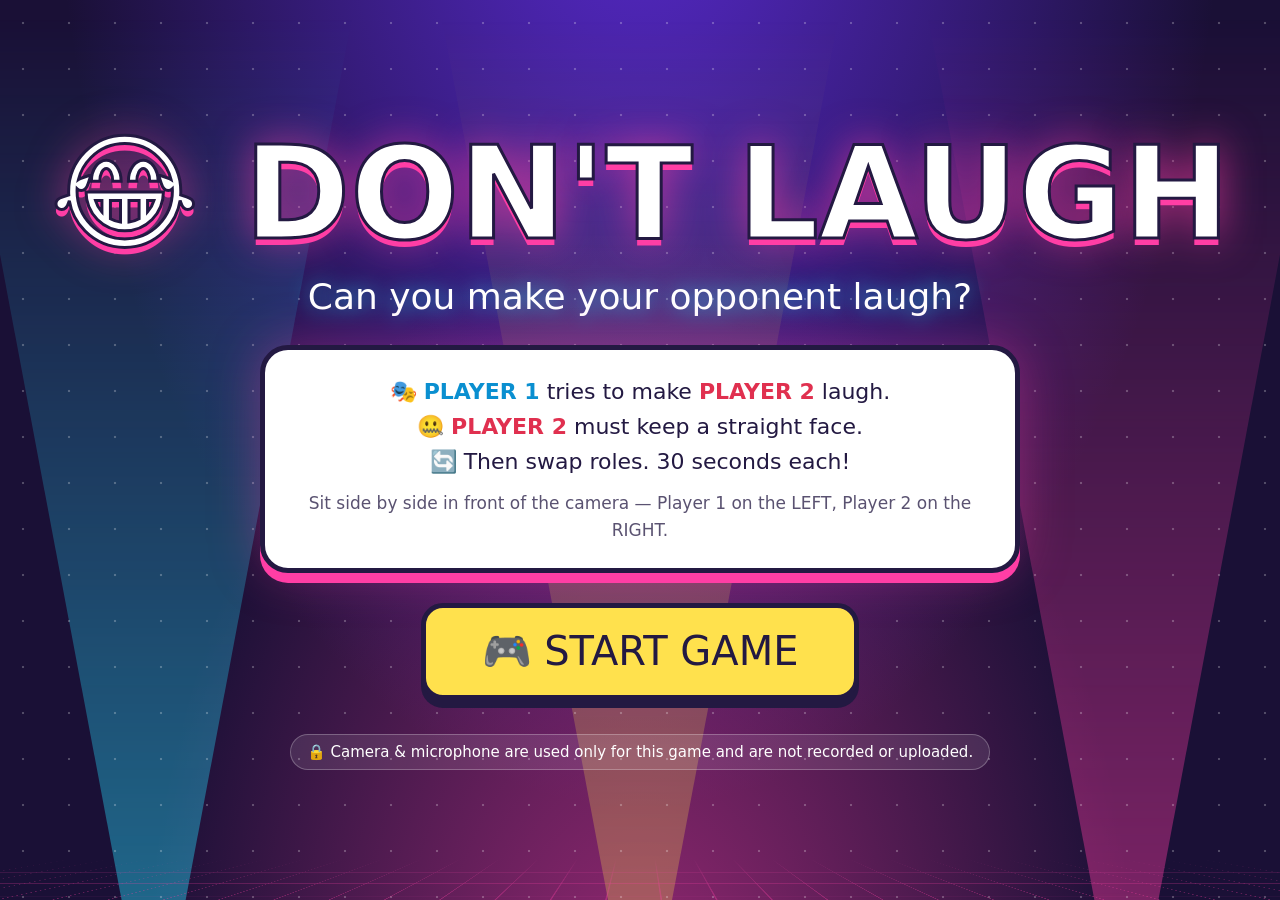
==== dont-laugh.html @ 1c9f45e5 "Add Don't Laugh prototype game" ====
<!DOCTYPE html>
<html lang="en">
<head>
<meta charset="UTF-8">
<meta name="viewport" content="width=device-width, initial-scale=1">
<title>Don't Laugh</title>
<style>
  :root {
    --ink: #231942;
    --p1: #2ec4ff;
    --p2: #ff4d6d;
    --yellow: #ffe14d;
    --green: #3ddc84;
    --purple: #7b5cff;
    --white: #fff;
    --night: #1a1036;
    --pink: #ff3ea5;
    --cyan: #28e0ff;
  }
  * { box-sizing: border-box; margin: 0; padding: 0; }
  html, body { height: 100%; }
  body {
    font-family: "Arial Rounded MT Bold", "Trebuchet MS", system-ui, sans-serif;
    color: var(--ink);
    background:
      radial-gradient(ellipse at 50% 115%, rgba(255,62,165,.55) 0%, transparent 55%),
      radial-gradient(ellipse at 50% -25%, #5b2bd6 0%, transparent 65%),
      var(--night);
    overflow: hidden;
    user-select: none;
  }
  /* ---------- game-show stage background ---------- */
  .bg { position: fixed; inset: 0; z-index: 0; pointer-events: none; overflow: hidden; }
  .bg::before { /* twinkly dots */
    content: ''; position: absolute; inset: 0; opacity: .35;
    background-image: radial-gradient(rgba(255,255,255,.7) 1px, transparent 1.6px);
    background-size: 46px 46px; animation: twinkle 3s ease-in-out infinite alternate;
  }
  @keyframes twinkle { from { opacity: .15; } to { opacity: .4; } }
  .beam { /* sweeping spotlights */
    position: absolute; bottom: -8vh; width: 36vw; height: 125vh; transform-origin: 50% 100%;
    clip-path: polygon(46% 100%, 54% 100%, 100% 0, 0 0); filter: blur(3px); mix-blend-mode: screen;
  }
  .beam.b1 { left: -6vw; background: linear-gradient(to top, rgba(40,224,255,.45), transparent 85%); animation: sweep 7s ease-in-out infinite alternate; }
  .beam.b2 { right: -6vw; background: linear-gradient(to top, rgba(255,62,165,.45), transparent 85%); animation: sweep 8s ease-in-out infinite alternate-reverse; }
  .beam.b3 { left: 32vw; background: linear-gradient(to top, rgba(255,225,77,.3), transparent 85%); animation: sweep 11s ease-in-out infinite alternate; }
  @keyframes sweep { from { transform: rotate(-28deg); } to { transform: rotate(28deg); } }
  .floor { /* retro neon grid floor */
    position: absolute; left: -30%; right: -30%; bottom: -4vh; height: 34vh;
    background:
      repeating-linear-gradient(90deg, rgba(255,62,165,.45) 0 2px, transparent 2px 70px),
      repeating-linear-gradient(0deg, rgba(255,62,165,.45) 0 2px, transparent 2px 50px);
    transform: perspective(300px) rotateX(60deg); transform-origin: bottom;
    mask-image: linear-gradient(to top, #000 10%, transparent 90%);
    -webkit-mask-image: linear-gradient(to top, #000 10%, transparent 90%);
    animation: floorMove 2s linear infinite;
  }
  @keyframes floorMove { to { background-position: 0 0, 0 50px; } }
  .floaty { position: absolute; bottom: -80px; opacity: .22; animation: floatUp linear infinite; }
  @keyframes floatUp { to { transform: translateY(-125vh) rotate(360deg); } }

  #app { position: relative; z-index: 1; height: 100%; }
  #app.shake { animation: shake .5s; }
  @keyframes shake {
    0%,100% { transform: translate(0,0) rotate(0); }
    20% { transform: translate(-12px,6px) rotate(-1deg); }
    40% { transform: translate(10px,-8px) rotate(1deg); }
    60% { transform: translate(-8px,4px) rotate(-.5deg); }
    80% { transform: translate(6px,-4px) rotate(.5deg); }
  }

  .screen { position: absolute; inset: 0; display: none; flex-direction: column; align-items: center; justify-content: center; padding: 24px; }
  .screen.active { display: flex; }

  h1.logo {
    font-size: clamp(56px, 10vw, 140px); line-height: 1; color: var(--white); text-align: center;
    text-shadow: 0 7px 0 var(--pink), 0 0 40px rgba(255,62,165,.7);
    -webkit-text-stroke: 3px var(--ink);
    animation: wobble 2.4s ease-in-out infinite;
  }
  @keyframes wobble { 0%,100% { transform: rotate(-3deg) scale(1); } 50% { transform: rotate(3deg) scale(1.05); } }

  .tagline { font-size: clamp(22px, 3vw, 36px); color: var(--white); margin: 18px 0 28px; text-shadow: 0 0 20px rgba(40,224,255,.8); text-align: center; }

  .card {
    background: var(--white); border: 5px solid var(--ink); border-radius: 28px;
    box-shadow: 0 10px 0 var(--pink), 0 0 50px rgba(255,62,165,.35); padding: 24px 32px; max-width: 760px; width: 100%;
  }
  .rules { font-size: 22px; line-height: 1.6; text-align: center; }
  .rules b.p1 { color: #0a8fd0; } .rules b.p2 { color: #e0304f; }

  .btn {
    font: inherit; font-size: 30px; cursor: pointer; color: var(--ink);
    background: var(--yellow); border: 5px solid var(--ink); border-radius: 22px;
    padding: 16px 40px; box-shadow: 0 8px 0 var(--ink);
    transition: transform .08s, box-shadow .08s;
  }
  .btn:hover { transform: translateY(-2px) rotate(-1deg); }
  .btn:active { transform: translateY(6px); box-shadow: 0 2px 0 var(--ink); }
  .btn.big { font-size: 40px; padding: 20px 56px; animation: pulse 1.2s ease-in-out infinite; }
  .btn.small { font-size: 20px; padding: 10px 20px; box-shadow: 0 5px 0 var(--ink); border-width: 4px; }
  .btn.green { background: var(--green); }
  .btn.white { background: var(--white); }
  @keyframes pulse { 0%,100% { transform: scale(1); } 50% { transform: scale(1.06); } }

  .privacy { margin-top: 22px; font-size: 15px; color: var(--white); background: rgba(255,255,255,.1); border: 1px solid rgba(255,255,255,.25); padding: 8px 16px; border-radius: 999px; text-align: center; }

  /* ---------- GAME SCREEN ---------- */
  #game { justify-content: space-between; padding: 14px 24px 8px; gap: 10px; }
  .topbar { width: 100%; max-width: 1100px; display: flex; flex-direction: column; align-items: center; gap: 10px; }
  .roundLabel {
    background: linear-gradient(90deg, var(--pink), var(--purple)); color: var(--white);
    border: 4px solid var(--white); border-radius: 999px; padding: 6px 26px; font-size: 20px; letter-spacing: 1px;
    box-shadow: 0 0 24px rgba(255,62,165,.7); white-space: nowrap; text-align: center;
  }
  .challengeBox {
    width: 100%; background: var(--white); border: 5px solid var(--ink); border-radius: 24px;
    box-shadow: 0 7px 0 var(--yellow), 0 0 40px rgba(255,225,77,.35);
    padding: 8px 22px; font-size: clamp(18px, 2vw, 25px); display: flex; align-items: center; gap: 14px; min-height: 72px;
  }
  .challengeBox .emoji { font-size: 46px; animation: bounce .8s ease-in-out infinite alternate; }

  .stage { width: 100%; max-width: 1400px; display: flex; align-items: center; justify-content: center; gap: 34px; flex: 1; min-height: 0; }

  /* camera boxes = TV screens inside a ring of flashing marquee bulbs */
  .frame {
    --c: var(--p1);
    position: relative; height: min(56vh, 34vw * 9 / 8); aspect-ratio: 8 / 9; border-radius: 36px;
    background-color: var(--c);
    background-image: radial-gradient(circle, #fff8c9 0 4px, transparent 5px);
    background-size: 24px 24px;
    box-shadow: 0 0 0 5px var(--ink), 0 0 45px var(--c);
    animation: bulbs .7s steps(1) infinite;
    transition: transform .3s, background-color .3s, box-shadow .3s;
  }
  @keyframes bulbs { 50% { background-position: 12px 12px; } }
  .frame.p2 { --c: var(--p2); }
  .frame.found { --c: var(--green); }  /* camera check: someone is sitting in this box */
  .frame.defender { transform: scale(1.04); }
  .tv {
    position: absolute; inset: 16px; border-radius: 24px; overflow: hidden; background: #111;
    border: 5px solid var(--ink);
  }
  .tv::after { /* glassy screen glare */
    content: ''; position: absolute; inset: 0; z-index: 2; pointer-events: none;
    background: linear-gradient(135deg, rgba(255,255,255,.18), transparent 35%);
  }
  .camInner { position: absolute; top: 0; height: 100%; width: 200%; }
  .frame.p1 .camInner { left: 0; }
  .frame.p2 .camInner { left: -100%; }
  .camInner video { width: 100%; height: 100%; object-fit: cover; transform: scaleX(-1); display: block; }
  .noCam { position: absolute; inset: 0; display: none; align-items: center; justify-content: center; font-size: 120px; background: #2a2150; }
  .frame.nocam .noCam { display: flex; }

  .tag {
    position: absolute; top: -20px; left: 50%; transform: translateX(-50%) rotate(-3deg); z-index: 5;
    font-size: 20px; padding: 6px 16px; border-radius: 999px; border: 4px solid var(--ink);
    background: var(--yellow); white-space: nowrap; box-shadow: 0 4px 0 var(--ink);
  }
  .tag.defend { background: var(--white); }
  .tag.found { background: var(--green); }
  .nameplate {
    position: absolute; bottom: 0; left: 0; right: 0; z-index: 3; display: flex; justify-content: space-between; align-items: center;
    padding: 8px 14px; font-size: 22px; color: var(--white);
    background: linear-gradient(to top, rgba(26,16,54,.95), rgba(26,16,54,.6));
  }
  .chip { background: var(--c); color: var(--ink); border: 3px solid var(--ink); border-radius: 999px; padding: 2px 12px; font-size: 20px; }

  .caught {
    position: absolute; inset: 0; z-index: 4; display: none; flex-direction: column; align-items: center; justify-content: center;
    background: rgba(255, 225, 77, .35); pointer-events: none; overflow: hidden;
  }
  .caught.show { display: flex; }
  .caught .emojis { font-size: 70px; animation: bounce .3s ease-in-out infinite alternate; }
  .caught .txt {
    font-size: 48px; color: var(--white); -webkit-text-stroke: 2px var(--ink); text-shadow: 0 5px 0 var(--ink);
    animation: stamp .35s cubic-bezier(.2,1.8,.4,1);
  }
  @keyframes bounce { from { transform: translateY(0) rotate(-6deg); } to { transform: translateY(-14px) rotate(6deg); } }
  @keyframes stamp { from { transform: scale(3) rotate(-15deg); opacity: 0; } to { transform: scale(1) rotate(-6deg); opacity: 1; } }
  .fall { position: absolute; top: -80px; font-size: 44px; animation: fall linear forwards; }
  @keyframes fall { to { transform: translateY(120vh) rotate(540deg); } }

  /* middle column: round clock + buttons */
  .center { display: flex; flex-direction: column; align-items: center; gap: 14px; width: 250px; text-align: center; }
  .clock {
    --pct: 1; --ring: var(--yellow);
    position: relative; width: 190px; height: 190px; border-radius: 50%; display: grid; place-items: center;
    background: conic-gradient(var(--ring) calc(var(--pct) * 360deg), rgba(255,255,255,.12) 0);
    box-shadow: 0 0 0 6px var(--ink), 0 0 45px rgba(255,225,77,.5);
  }
  .clock::before { content: ''; position: absolute; inset: 16px; border-radius: 50%; background: var(--night); border: 4px solid var(--ink); }
  .clock.danger { --ring: var(--p2); box-shadow: 0 0 0 6px var(--ink), 0 0 60px rgba(255,77,109,.8); }
  .timer {
    position: relative; font-size: 84px; line-height: 1; color: var(--white);
    -webkit-text-stroke: 3px var(--ink); text-shadow: 0 5px 0 var(--pink);
  }
  .timer.tick { animation: tick .35s ease-out; }
  .timer.danger { color: var(--p2); }
  @keyframes tick { from { transform: scale(1.4); } to { transform: scale(1); } }
  .centerMsg { font-size: 24px; color: var(--white); text-shadow: 0 0 16px var(--pink); animation: pulse 1s infinite; }
  .controls { display: flex; flex-direction: column; gap: 12px; width: 100%; }
  .controls .btn { font-size: 22px; padding: 12px 14px; }
  .controls .btn.green { font-size: 26px; animation: pulse 1.2s ease-in-out infinite; }

  /* laugh-o-meter */
  .bottombar { width: 100%; max-width: 1100px; }
  .meterWrap {
    display: flex; align-items: center; gap: 14px; background: var(--white); border: 5px solid var(--ink);
    border-radius: 28px; padding: 8px 20px; box-shadow: 0 6px 0 var(--cyan), 0 0 35px rgba(40,224,255,.4);
  }
  .meterFace { font-size: 44px; }
  .meterMid { flex: 1; }
  .meterTitle { display: flex; justify-content: space-between; font-size: 17px; margin-bottom: 5px; }
  .meter { position: relative; height: 28px; border-radius: 999px; border: 4px solid var(--ink); overflow: hidden;
    background: linear-gradient(90deg, #3ddc84, #ffe14d 55%, #ff4d6d); }
  .meterCover { position: absolute; top: 0; bottom: 0; right: 0; background: #eee; transition: width .05s linear; }
  .meterLine { position: absolute; top: -4px; bottom: -4px; width: 4px; background: var(--ink); }
  .subMeters { display: flex; gap: 14px; font-size: 13px; margin-top: 5px; opacity: .75; align-items: center; }
  .subMeters span.bar { display: inline-block; width: 70px; height: 8px; background: #ddd; border-radius: 4px; overflow: hidden; vertical-align: middle; }
  .subMeters span.bar i { display: block; height: 100%; width: 0; background: var(--purple); }
  .subMeters label { margin-left: auto; display: flex; align-items: center; gap: 6px; }
  .footnote { font-size: 12px; color: var(--white); opacity: .7; text-align: center; }

  /* ---------- OVERLAYS ---------- */
  .overlay {
    position: fixed; inset: 0; z-index: 20; display: none; flex-direction: column; align-items: center; justify-content: center;
    background: rgba(35,25,66,.55); backdrop-filter: blur(3px); padding: 24px; text-align: center;
  }
  .overlay.show { display: flex; }
  .overlay .card { animation: popIn .4s cubic-bezier(.2,1.6,.4,1); }
  @keyframes popIn { from { transform: scale(.4) rotate(-8deg); opacity: 0; } to { transform: scale(1) rotate(0); opacity: 1; } }
  .ovTitle { font-size: clamp(48px, 8vw, 96px); color: var(--white); -webkit-text-stroke: 3px var(--ink); text-shadow: 0 6px 0 var(--pink), 0 0 30px rgba(255,62,165,.6); margin-bottom: 18px; }
  .roles { display: flex; gap: 16px; justify-content: center; margin: 10px 0 18px; flex-wrap: wrap; }
  .role { font-size: 24px; padding: 10px 18px; border-radius: 16px; border: 4px solid var(--ink); color: var(--white); }
  .role.p1 { background: #0a8fd0; } .role.p2 { background: #e0304f; }
  .bigChallenge { font-size: clamp(22px, 2.6vw, 32px); line-height: 1.35; margin: 6px 0 20px; }
  .bigChallenge .emoji { display: block; font-size: 90px; margin-bottom: 6px; animation: bounce .6s ease-in-out infinite alternate; }
  .btnRow { display: flex; gap: 16px; justify-content: center; flex-wrap: wrap; }

  .countNum {
    font-size: 40vh; line-height: 1; color: var(--yellow); -webkit-text-stroke: 8px var(--ink); text-shadow: 0 14px 0 var(--ink);
    animation: countPop .9s ease-out;
  }
  @keyframes countPop { 0% { transform: scale(2.4); opacity: 0; } 30% { transform: scale(1); opacity: 1; } 100% { transform: scale(.85); opacity: .9; } }

  #hahaBanner {
    position: fixed; left: 50%; top: 40%; z-index: 30; pointer-events: none; display: none;
    font-size: clamp(48px, 8vw, 110px); white-space: nowrap; color: var(--yellow);
    -webkit-text-stroke: 4px var(--ink); text-shadow: 0 10px 0 var(--ink);
  }
  #hahaBanner.show { display: block; animation: haha 1.8s cubic-bezier(.2,1.6,.4,1) forwards; }
  @keyframes haha {
    0% { transform: translate(-50%,-50%) scale(0) rotate(-20deg); }
    25% { transform: translate(-50%,-50%) scale(1.15) rotate(-6deg); }
    35%, 80% { transform: translate(-50%,-50%) scale(1) rotate(-4deg); opacity: 1; }
    100% { transform: translate(-50%,-50%) scale(1.3) rotate(-4deg); opacity: 0; }
  }

  /* ---------- RESULTS ---------- */
  .results { display: flex; gap: 28px; margin: 10px 0 24px; flex-wrap: wrap; justify-content: center; }
  .resCard { background: var(--white); border: 5px solid var(--ink); border-radius: 24px; box-shadow: 0 8px 0 var(--ink), 0 0 40px rgba(255,255,255,.25); padding: 20px 36px; text-align: center; min-width: 260px; animation: popIn .5s cubic-bezier(.2,1.6,.4,1) both; }
  .resCard.p1 { border-top: 16px solid var(--p1); }
  .resCard.p2 { border-top: 16px solid var(--p2); animation-delay: .2s; }
  .resCard h3 { font-size: 30px; }
  .resCard .num { font-size: 80px; line-height: 1.1; }
  .resCard .crown { font-size: 50px; height: 56px; }
  .verdict { font-size: clamp(24px, 3vw, 40px); max-width: 900px; margin-bottom: 26px; text-align: center; color: var(--white); -webkit-text-stroke: 1.5px var(--ink); text-shadow: 0 4px 0 var(--pink), 0 0 24px rgba(255,62,165,.6); animation: popIn .6s .5s both; }

  .countSub { font-size: clamp(28px, 4vw, 48px); color: var(--white); -webkit-text-stroke: 1.5px var(--ink); text-shadow: 0 4px 0 var(--pink); margin-top: 10px; }
  .listening { font-weight: bold; color: #7b2cbf; }
  #debug {
    position: fixed; left: 10px; bottom: 10px; z-index: 40; width: 380px; padding: 10px 12px; border-radius: 12px;
    background: rgba(0,0,0,.85); color: #9f9; font: 13px/1.5 Menlo, monospace; white-space: pre-wrap;
  }
  .error { color: #ff9db5; font-size: 18px; margin-top: 12px; line-height: 1.5; }
</style>
</head>
<body>
<div class="bg" id="bg">
  <div class="beam b1"></div><div class="beam b2"></div><div class="beam b3"></div>
  <div class="floor"></div>
</div>
<div id="app">

  <!-- START -->
  <section class="screen active" id="start">
    <h1 class="logo">😂 DON'T LAUGH</h1>
    <p class="tagline">Can you make your opponent laugh?</p>
    <div class="card rules">
      <p>🎭 <b class="p1">PLAYER 1</b> tries to make <b class="p2">PLAYER 2</b> laugh.</p>
      <p>🤐 <b class="p2">PLAYER 2</b> must keep a straight face.</p>
      <p>🔄 Then swap roles. 30 seconds each!</p>
      <p style="font-size:17px;margin-top:10px;opacity:.75">Sit side by side in front of the camera — Player 1 on the LEFT, Player 2 on the RIGHT.</p>
    </div>
    <div style="margin-top:30px"><button class="btn big" id="startBtn">🎮 START GAME</button></div>
    <p class="error" id="startError"></p>
    <p class="privacy">🔒 Camera &amp; microphone are used only for this game and are not recorded or uploaded.</p>
  </section>

  <!-- GAME -->
  <section class="screen" id="game">
    <div class="topbar">
      <div class="roundLabel" id="roundLabel">📸 CAMERA CHECK</div>
      <div class="challengeBox" id="challengeBox">
        <span class="emoji">👋</span>
        <span>Sit side by side: <b>Player 1 on the LEFT</b>, <b>Player 2 on the RIGHT</b>. Make sure you each fit in your box!</span>
      </div>
    </div>

    <div class="stage">
      <div class="frame p1" id="frame0">
        <div class="tag" id="tag0" style="display:none"></div>
        <div class="tv">
          <div class="camInner"><video autoplay playsinline muted></video></div>
          <div class="noCam">🙂</div>
          <div class="caught" id="caught0"><div class="emojis">😂😂😂</div><div class="txt">CAUGHT YOU!</div></div>
          <div class="nameplate"><span>PLAYER 1</span><span class="chip" id="score0">😂 0</span></div>
        </div>
      </div>

      <div class="center">
        <div class="clock" id="clock"><div class="timer" id="timer">30</div></div>
        <div class="centerMsg" id="centerMsg" style="visibility:hidden">😂 MAKE THEM LAUGH!</div>
        <div class="controls" id="controls"></div>
      </div>

      <div class="frame p2" id="frame1">
        <div class="tag" id="tag1" style="display:none"></div>
        <div class="tv">
          <div class="camInner"><video autoplay playsinline muted></video></div>
          <div class="noCam">🙂</div>
          <div class="caught" id="caught1"><div class="emojis">😂😂😂</div><div class="txt">CAUGHT YOU!</div></div>
          <div class="nameplate"><span>PLAYER 2</span><span class="chip" id="score1">😂 0</span></div>
        </div>
      </div>
    </div>

    <div class="bottombar">
      <div class="meterWrap">
        <div class="meterFace">😐</div>
        <div class="meterMid">
          <div class="meterTitle"><b>🤖 LAUGH-O-METER</b><span id="meterWho" class="listening"></span></div>
          <div class="meter">
            <div class="meterCover" id="meterCover" style="width:100%"></div>
            <div class="meterLine" id="meterLine"></div>
          </div>
          <div class="subMeters">
            <span>🎤 mic <span class="bar"><i id="micBar"></i></span></span>
            <span>😂 "ha-ha-ha" pattern <span class="bar"><i id="audioBar"></i></span></span>
            <label>Sensitivity <input type="range" id="sens" min="1" max="10" value="5"></label>
          </div>
        </div>
        <div class="meterFace">😂</div>
      </div>
    </div>
    <p class="footnote">🔒 Nothing is recorded or uploaded. The camera is only for showing you. The Laugh-O-Meter uses a sound-recognition model running in this browser to guess if a sound is laughter — it can be wrong, it's not emotion detection. It can't tell who laughed, so performers: don't laugh at your own jokes!</p>
  </section>

  <!-- RESULTS -->
  <section class="screen" id="results">
    <div class="ovTitle">🏆 WHO WON?</div>
    <div class="results">
      <div class="resCard p1"><div class="crown" id="crown0"></div><h3>PLAYER 1</h3><div class="num" id="res0">0</div><div>😂 Laughs detected</div></div>
      <div class="resCard p2"><div class="crown" id="crown1"></div><h3>PLAYER 2</h3><div class="num" id="res1">0</div><div>😂 Laughs detected</div></div>
    </div>
    <div class="verdict" id="verdict"></div>
    <button class="btn big" id="againBtn">🔁 PLAY AGAIN</button>
    <p class="privacy">📴 Camera &amp; microphone are now switched off.</p>
  </section>
</div>

<!-- OVERLAYS -->
<div class="overlay" id="ovIntro">
  <div class="card">
    <div class="ovTitle" id="introTitle" style="font-size:56px;margin-bottom:6px">ROUND 1</div>
    <div class="roles" id="introRoles"></div>
    <div class="bigChallenge" id="introChallenge"></div>
    <div class="btnRow">
      <button class="btn white small" id="introBackBtn">⬅️ Back</button>
      <button class="btn white small" id="swapBtn">🔄 Swap roles</button>
      <button class="btn white small" id="rerollBtn">🔀 Different challenge</button>
      <button class="btn green" id="goBtn">▶️ START 30 SECONDS</button>
    </div>
  </div>
</div>

<div class="overlay" id="ovCount" style="background:rgba(35,25,66,.25);backdrop-filter:none">
  <div class="countNum" id="countNum">3</div>
  <div class="countSub" id="countSub"></div>
</div>

<div class="overlay" id="ovSwitch">
  <div class="ovTitle">🔄 SWITCH!</div>
  <div class="card">
    <div class="roles" id="switchRoles"></div>
    <p class="bigChallenge" id="switchMsg"></p>
    <button class="btn green" id="switchBtn">NEXT ➡️</button>
  </div>
</div>

<div id="debug" style="display:none"></div>
<div id="hahaBanner">😂 LAUGH DETECTED!</div>

<script>
// ------------------------------------------------------------
// Challenges
// ------------------------------------------------------------
const CHALLENGES = [
  ['🐸', 'You are a frog applying for a Software Engineering job. Convince the interviewer to hire you.'],
  ['🍌', 'Pretend you are a banana giving a motivational speech.'],
  ['👽', 'You are an alien visiting Earth for the first time. Explain why humans are weird.'],
  ['🐔', 'You are a chicken who thinks it is the CEO of a tech company.'],
  ['🤖', 'Pretend you are a robot whose only job is to order pizza.'],
  ['🧑‍🏫', 'Explain how to use a computer to someone who thinks the monitor is a microwave.'],
  ['🦆', 'Act like a duck who is extremely angry about being late to class.'],
  ['🐢', 'You are a turtle who suddenly became a Formula 1 driver.'],
  ['🥔', 'You are a potato auditioning for a musical. Sing your big solo.'],
  ['🧛', 'You are a vampire trying to order a garlic bread without anyone noticing.'],
  ['🐱', 'You are a cat giving a TED talk about why you knocked everything off the table.'],
  ['🧀', 'You are a piece of cheese nervously going on a first date with a cracker.'],
  ['🦖', 'You are a T-Rex trying to make your bed with your tiny arms.'],
  ['📎', 'You are an old office paperclip who is VERY jealous of AI assistants.'],
  ['🧙', 'You are a wizard whose only spell turns things into slightly damp socks. Show it off.'],
  ['🐧', 'You are a penguin weather presenter and today is the hottest day ever recorded.'],
  ['🍕', 'You are a pizza slice being interviewed right before being eaten.'],
  ['🐌', 'You are a snail commentating the world\'s slowest football match.'],
  ['👑', 'You are a king who has just discovered what a sandwich is.'],
  ['🦒', 'You are a giraffe trying to hide behind a very small lamppost.'],
  ['🎤', 'Rap battle yourself about who ate the last biscuit.'],
  ['🐙', 'You are an octopus teaching a PE class. Demonstrate the warm-up.'],
  ['🥚', 'You are an egg who is terrified of the frying pan. Give your final speech.'],
  ['🧳', 'You are a tour guide at the world\'s most boring museum. Make the tour EXCITING.'],
  ['🐝', 'You are a bee who is allergic to flowers. Explain your career choice to your mum.'],
  ['🤡', 'Tell the worst joke you know, then explain it very seriously for the rest of the time.'],
];

const ROUND_SECS = 30;

// floating emojis drifting up the stage background
['😂', '🤣', '😐', '🤐', '🎭', '🍌', '🐸', '🐔', '🦆', '🤡', '👽', '🍕', '🙈', '💀'].forEach((e, i) => {
  const el = document.createElement('span');
  el.className = 'floaty';
  el.textContent = e;
  el.style.left = (i / 14) * 100 + Math.random() * 5 + '%';
  el.style.fontSize = 28 + Math.random() * 36 + 'px';
  el.style.animationDuration = 14 + Math.random() * 14 + 's';
  el.style.animationDelay = -Math.random() * 28 + 's';
  document.getElementById('bg').appendChild(el);
});
const $ = id => document.getElementById(id);
const videos = [...document.querySelectorAll('.frame video')];

let deck = [];
let state = {
  phase: 'start', // start | setup | intro | countdown | playing | between | results
  round: 0,       // 0 = first round, 1 = second round (roles swapped)
  firstPerformer: 0, // who performs in round 1 (the 🔄 Swap button changes it)
  laughsAtRoundStart: [0, 0],
  laughs: [0, 0], // laughs detected per player (while defending)
  challenge: null,
  usedThisGame: [],
  roundEnd: 0,
  lastShown: null,
};

function shuffle(a) { for (let i = a.length - 1; i > 0; i--) { const j = Math.random() * (i + 1) | 0; [a[i], a[j]] = [a[j], a[i]]; } return a; }
function drawChallenge() {
  if (!deck.length) deck = shuffle([...CHALLENGES]);
  let c = deck.pop();
  // never give the same challenge twice in one game
  if (state.usedThisGame.includes(c) && deck.length) c = deck.pop();
  return c;
}
const performer = () => state.round === 0 ? state.firstPerformer : 1 - state.firstPerformer;
const defender = () => 1 - performer();
const clamp = (v, a = 0, b = 1) => Math.max(a, Math.min(b, v));

function show(id) {
  document.querySelectorAll('.screen').forEach(s => s.classList.toggle('active', s.id === id));
}
function overlay(id, on) { $(id).classList.toggle('show', on); }

// ------------------------------------------------------------
// Media (all local — nothing is recorded, saved or sent anywhere)
// ------------------------------------------------------------
let stream = null, audioCtx = null, analyser = null, audioBuf = null, hasVideo = false;
const motionCanvas = document.createElement('canvas');
motionCanvas.width = 64; motionCanvas.height = 48;
const mctx = motionCanvas.getContext('2d', { willReadFrequently: true });

async function startMedia() {
  // raw mic: browser voice processing (echo cancel / noise suppression) can squash laughs
  const audio = { echoCancellation: false, noiseSuppression: false, autoGainControl: false };
  try {
    stream = await navigator.mediaDevices.getUserMedia({ audio, video: { width: { ideal: 1280 }, height: { ideal: 720 }, facingMode: 'user' } });
    hasVideo = true;
  } catch (e) {
    if (e.name === 'NotAllowedError' || e.name === 'SecurityError') throw e;
    // no camera? carry on with microphone only
    stream = await navigator.mediaDevices.getUserMedia({ audio });
    hasVideo = false;
  }
  videos.forEach(v => { v.srcObject = hasVideo ? stream : null; });
  document.querySelectorAll('.frame').forEach(f => f.classList.toggle('nocam', !hasVideo));

  audioCtx = new (window.AudioContext || window.webkitAudioContext)();
  const src = audioCtx.createMediaStreamSource(stream);
  analyser = audioCtx.createAnalyser();
  analyser.fftSize = 1024;
  src.connect(analyser); // NOT connected to speakers
  freqBuf = null;
  startLaughAIAudio(src);
  audioBuf = new Float32Array(analyser.fftSize);
}

function stopMedia() {
  if (stream) stream.getTracks().forEach(t => t.stop());
  videos.forEach(v => { v.srcObject = null; });
  // camera + mic tracks are stopped above; the audio context only plays the fanfare, so close it a bit later
  const ctx = audioCtx;
  if (ctx) setTimeout(() => ctx.close(), 1500);
  stream = null; audioCtx = null; analyser = null;
}

// ------------------------------------------------------------
// Silly sound effects (generated, no files)
// ------------------------------------------------------------
function beep(freq, dur = 0.12, type = 'square', vol = 0.12, when = 0, slideTo = null) {
  if (!audioCtx) return;
  const t = audioCtx.currentTime + when;
  const o = audioCtx.createOscillator(), g = audioCtx.createGain();
  o.type = type; o.frequency.setValueAtTime(freq, t);
  if (slideTo) o.frequency.exponentialRampToValueAtTime(slideTo, t + dur);
  g.gain.setValueAtTime(vol, t); g.gain.exponentialRampToValueAtTime(0.001, t + dur);
  o.connect(g).connect(audioCtx.destination); o.start(t); o.stop(t + dur + 0.02);
}
const sfx = {
  tick: () => beep(660, 0.08),
  go: () => { beep(880, 0.1); beep(1320, 0.25, 'square', 0.12, 0.1); },
  time: () => { beep(440, 0.2, 'sawtooth', 0.12); beep(330, 0.2, 'sawtooth', 0.12, 0.2); beep(220, 0.5, 'sawtooth', 0.12, 0.4); },
  laugh: () => { [0, .12, .24].forEach((w, i) => beep(900 - i * 150, 0.1, 'triangle', 0.18, w, 500 - i * 80)); beep(200, 0.4, 'sine', 0.2, 0.4, 900); },
  fanfare: () => [523, 659, 784, 1047].forEach((f, i) => beep(f, i === 3 ? 0.5 : 0.15, 'square', 0.1, i * 0.15)),
};

// ------------------------------------------------------------
// LAUGH-O-METER — microphone only.
// The camera is ONLY used to show the players (and, on the camera check, to
// see whether someone is sitting in each box). Faces never add to the meter.
//
// Approximate audio laugh detector. Laughs — even quiet ones like "hehe" or a
// chuckle — are a little group of SHORT, voice-like bursts close together,
// with quiet around them. So instead of needing a loud sound we:
//  - compare against the room's own noise level (quiet room → quiet laughs count)
//  - split the sound into bursts and look at groups of them:
//      2 short bursts, then quiet          → "hehe" / chuckle  ✅
//      3+ short, steady bursts             → "ha-ha-ha"         ✅ (counts straight away)
//      any sound longer than ~0.35 s       → talking, ignored for that group
//      bursts right after talking          → ignored
//      very short clicks/claps/taps, or non-voice-like sounds → ignored
// It can't tell WHO laughed and it will sometimes be wrong. It is NOT
// emotion recognition — just a fun guess.
// ------------------------------------------------------------
const det = {
  hist: new Float32Array(180), histI: 0, histN: 0, tick: 0, // last ~3 s of loudness
  floor: 0.002,                                              // room noise level
  above: false, cur: null,                                   // burst in progress
  bursts: [], lastSoundEnd: -1e9, lastLongEnd: -1e9, lastAnyEnd: -1e9, // current group of bursts
  rms: 0, thr: 0, talkWhy: '', burstNote: '–', verdict: '–',             // for the debug panel (press D)
  groupTalk: false, groupCounted: false,
  laughSound: 0, level: 0, lastHeard: -1e9,
  meter: 0, cooldownUntil: 0,
};
const TRIGGER = 0.6;
$('meterLine').style.left = `calc(${TRIGGER * 100}% - 2px)`;
let freqBuf = null;

function sensFactor() { return 1.6 - (+$('sens').value) * 0.12; } // 5 → 1.0, 10 → 0.4 (more sensitive)

// do these bursts look like a laugh? (steady rhythm, similar loudness)
// returns '' if OK, otherwise the reason it doesn't look like a laugh
function patternProblem(b) {
  b = b.slice(-8);
  if (b.length < 2) return '';
  const gaps = b.slice(1).map((x, i) => x.start - b[i].start);
  if (!gaps.every(g => g >= 90 && g <= 550)) return 'sounds too far apart / too close';
  const peaks = b.map(x => x.peak);
  if (Math.max(...peaks) / Math.min(...peaks) > 5) return 'loudness too uneven';
  // laugh "ha"s are all about the same length; speech syllables vary a lot
  const durs = b.map(x => x.dur);
  if (Math.max(...durs) / Math.min(...durs) > 2.5) return 'sound lengths too uneven (talking?)';
  if (gaps.length >= 2) {
    const mean = gaps.reduce((a, g) => a + g, 0) / gaps.length;
    const sd = Math.sqrt(gaps.reduce((a, g) => a + (g - mean) ** 2, 0) / gaps.length);
    if (sd / mean > 0.5) return 'rhythm too uneven (talking?)';
  }
  return '';
}
const laughPattern = b => !patternProblem(b);

// One detector step. rms = loudness this frame, voiced = sound is mostly in the voice range.
// Returns true when a laugh has just been heard.
function laughStep(now, dt, rms, voiced, sf) {
  // room noise = 45th percentile of the last ~3 s (so steady or chattery background noise
  // raises the bar, but the quiet gaps around a laugh keep it low)
  det.hist[det.histI] = rms;
  det.histI = (det.histI + 1) % det.hist.length;
  det.histN = Math.min(det.histN + 1, det.hist.length);
  if (++det.tick % 10 === 0) {
    const sorted = Array.from(det.hist.subarray(0, det.histN)).sort((a, b) => a - b);
    det.floor = Math.max(0.0004, sorted[Math.floor(sorted.length * 0.45)]);
  }
  const thr = Math.max(det.floor * 2.2, 0.0012) * sf;
  det.thr = thr;

  if (rms > thr) {
    if (!det.above) { det.above = true; det.cur = { start: now, frames: 0, voiced: 0, peak: 0 }; }
    const c = det.cur;
    c.frames++; if (voiced) c.voiced++;
    c.peak = Math.max(c.peak, rms);
    if (now - c.start > 350) { det.groupTalk = true; det.talkWhy = 'a sound lasted > 0.35 s (talking?)'; } // long sound = talking
  } else if (det.above && rms < thr * 0.6) {
    det.above = false;
    const c = det.cur, dur = now - c.start;
    c.dur = dur;
    const quietBefore = c.start - det.lastAnyEnd;
    det.lastAnyEnd = now;
    if (dur > 350) { det.groupTalk = true; det.lastLongEnd = now; det.lastSoundEnd = now; }
    else if (dur < 40) det.burstNote = `${dur | 0} ms click — ignored`;
    else if (c.voiced / c.frames < 0.25) det.burstNote = `${dur | 0} ms, not voice-like — ignored`;
    else {                                                        // short and (at least partly) voice-like
      det.lastSoundEnd = now;
      if (!det.bursts.length) {
        // a laugh starts out of quiet, not straight after talking or in the middle of noise
        if (c.start - det.lastLongEnd < 1000) { det.groupTalk = true; det.talkWhy = 'came right after talking'; }
        else if (quietBefore < 250) { det.groupTalk = true; det.talkWhy = 'no quiet before it'; }
      }
      if (c.peak >= thr * 1.3) { det.bursts.push(c); det.burstNote = `${dur | 0} ms voice sound ✔`; } // must clearly stand out
      else det.burstNote = `${dur | 0} ms, too quiet vs room — ignored`;
    }
  }

  const b = det.bursts;
  let heard = false, target = 0;
  if (!det.groupTalk && b.length && laughPattern(b)) {
    const loud = clamp(Math.max(...b.map(x => x.peak)) / 0.08);
    target = [0, 0.25, 0.5, 0.75, 0.85][Math.min(b.length, 4)] + 0.15 * loud;
    if (b.length >= 4 && !det.groupCounted) heard = det.groupCounted = true; // "ha-ha-ha-ha" — count now (once)
  }
  // group ends after ~0.4 s of quiet → a "hehe" / chuckle (2–3 bursts) counts here
  if (!det.above && (b.length || det.groupTalk) && now - det.lastSoundEnd > 400) {
    // short groups must be really short "he"s (words are usually longer)
    const shortHe = b.length >= 4 || b.every(x => x.dur <= 220);
    const problem = patternProblem(b);
    if (!det.groupTalk && b.length >= 2 && shortHe && !det.groupCounted && !problem) heard = true;
    det.verdict = heard || det.groupCounted ? `✅ LAUGH (${b.length} sounds)`
      : det.groupTalk ? `❌ ${det.talkWhy}`
      : b.length < 2 ? '❌ only 1 sound (a chuckle needs 2+)'
      : !shortHe ? '❌ sounds too long for a "he" (> 0.22 s)'
      : `❌ ${problem}`;
    det.bursts = []; det.groupTalk = false; det.groupCounted = false; // next sound starts a new group
  }
  if (heard) { det.lastHeard = now; target = Math.max(target, 0.9); }

  det.laughSound = Math.max(clamp(target), det.laughSound - dt * 1.0);
  det.level = clamp(rms / 0.1);
  return heard;
}

// is most of the sound energy in the human-voice range (80–5000 Hz)?
function soundsLikeVoice() {
  if (!freqBuf || freqBuf.length !== analyser.frequencyBinCount) freqBuf = new Float32Array(analyser.frequencyBinCount);
  analyser.getFloatFrequencyData(freqBuf);
  const hz = audioCtx.sampleRate / analyser.fftSize;
  let voice = 0, total = 0;
  for (let i = 1; i < freqBuf.length && i * hz < 8000; i++) {
    const e = Math.pow(10, freqBuf[i] / 10);
    total += e;
    if (i * hz >= 80 && i * hz <= 5000) voice += e;
  }
  return total > 0 && voice / total > 0.4;
}

function analyseAudio(now, dt) {
  analyser.getFloatTimeDomainData(audioBuf);
  let s = 0;
  for (let i = 0; i < audioBuf.length; i++) s += audioBuf[i] * audioBuf[i];
  const rms = Math.sqrt(s / audioBuf.length);
  det.rms = rms;
  return laughStep(now, dt, rms, soundsLikeVoice(), sensFactor());
}

// ------------------------------------------------------------
// AI LAUGH LISTENER (main detector)
// Google's YAMNet sound classifier (via MediaPipe), trained on millions of
// labelled sound clips. It has real classes for Laughter, Giggle, Snicker,
// Chuckle/chortle, Belly laugh — and tells them apart from Speech.
// The model is downloaded once and runs inside this browser tab: audio is
// never recorded, saved or sent anywhere. Still just a guess, not perfect.
// If it can't load (no internet), the simple detector above is used instead.
// ------------------------------------------------------------
const AI_BASE = 'https://cdn.jsdelivr.net/npm/@mediapipe/tasks-audio@0.10.14';
const AI_MODEL = 'https://storage.googleapis.com/mediapipe-models/audio_classifier/yamnet/float32/1/yamnet.tflite';
const LAUGH_CLASSES = /laugh|giggle|snicker|chuckle|chortle/i;
const ai = {
  status: 'off', clf: null,
  buf: null, pos: 0, filled: 0,  // rolling last 1 s of microphone audio
  lastRun: 0, laugh: 0, top: [], counted: false, quietSince: 0,
};
const aiMode = () => ai.status === 'ready' && !!ai.buf;
const aiThreshold = () => 0.15 * sensFactor(); // tested: real laughs ≥ 0.15, speech/silence ≈ 0

async function loadLaughAI() {
  if (ai.status === 'ready' || ai.status === 'loading') return;
  ai.status = 'loading';
  try {
    const { AudioClassifier, FilesetResolver } = await import(AI_BASE + '/audio_bundle.mjs');
    const fileset = await FilesetResolver.forAudioTasks(AI_BASE + '/wasm');
    ai.clf = await AudioClassifier.createFromOptions(fileset, { baseOptions: { modelAssetPath: AI_MODEL } });
    ai.status = 'ready';
  } catch (e) {
    console.warn('AI laugh listener failed to load — using the simple detector', e);
    ai.status = 'failed';
  }
}

// keep a rolling 1-second copy of the mic in memory (overwritten continuously, never stored)
function startLaughAIAudio(src) {
  ai.buf = new Float32Array(audioCtx.sampleRate);
  ai.pos = 0; ai.filled = 0; ai.laugh = 0; ai.counted = false;
  const node = audioCtx.createScriptProcessor(4096, 1, 1);
  const mute = audioCtx.createGain();
  mute.gain.value = 0; // the node must be connected to run, but nothing reaches the speakers
  src.connect(node); node.connect(mute); mute.connect(audioCtx.destination);
  node.onaudioprocess = e => {
    const x = e.inputBuffer.getChannelData(0), n = ai.buf.length;
    for (let i = 0; i < x.length; i++) { ai.buf[ai.pos] = x[i]; ai.pos = (ai.pos + 1) % n; }
    ai.filled = Math.min(n, ai.filled + x.length);
  };
}

// classify the last second of sound ~4 times a second. Returns true when a NEW laugh is heard.
function runLaughAI(now) {
  if (!aiMode() || ai.filled < ai.buf.length / 2 || now - ai.lastRun < 250) return false;
  ai.lastRun = now;
  const n = ai.buf.length, w = new Float32Array(n);
  w.set(ai.buf.subarray(ai.pos)); w.set(ai.buf.subarray(0, ai.pos), n - ai.pos); // oldest → newest
  // gentle volume levelling (up to 8×) so quiet chuckles are loud enough for the model
  let e = 0;
  for (let i = 0; i < n; i++) e += w[i] * w[i];
  const gain = Math.min(8, 0.05 / Math.max(Math.sqrt(e / n), 1e-6));
  for (let i = 0; i < n; i++) w[i] *= gain;

  let cats;
  try { cats = ai.clf.classify(w, audioCtx.sampleRate)[0].classifications[0].categories; } catch { return false; }
  ai.laugh = cats.reduce((a, c) => a + (LAUGH_CLASSES.test(c.categoryName) ? c.score : 0), 0);
  ai.top = cats.slice().sort((a, b) => b.score - a.score).slice(0, 3);

  // one laugh = one count: re-arm only after ~0.8 s without laughing
  const thr = aiThreshold();
  let heard = false;
  if (ai.laugh >= thr && !ai.counted) heard = ai.counted = true;
  if (ai.laugh < thr * 0.5) {
    if (!ai.quietSince) ai.quietSince = now;
    if (now - ai.quietSince > 800) ai.counted = false;
  } else ai.quietSince = 0;
  return heard;
}

// ------------------------------------------------------------
// CAMERA CHECK ONLY: is someone sitting in each box?
// Uses the MediaPipe face tracker if it loads (runs in this browser; video never
// leaves the computer), otherwise a rough skin-colour count. Never affects scoring.
// ------------------------------------------------------------
const MP_BASE = 'https://cdn.jsdelivr.net/npm/@mediapipe/tasks-vision@0.10.14';
const MP_MODEL = 'https://storage.googleapis.com/mediapipe-models/face_landmarker/face_landmarker/float16/1/face_landmarker.task';
const face = {
  status: 'off', landmarker: null, lastRun: 0, lastSeen: [0, 0],
  mouth: [[], []],        // recent mouth readings per player: { t, jaw, smile }
  act: [0, 0],            // how much each player's mouth has been moving (last ~1.2 s)
};
const faceMode = () => face.status === 'ready' && hasVideo;

async function loadFaceTracker() {
  if (face.status === 'ready' || face.status === 'loading') return;
  face.status = 'loading';
  try {
    const { FaceLandmarker, FilesetResolver } = await import(MP_BASE + '/vision_bundle.mjs');
    const fileset = await FilesetResolver.forVisionTasks(MP_BASE + '/wasm');
    const opts = delegate => ({ baseOptions: { modelAssetPath: MP_MODEL, delegate }, runningMode: 'VIDEO', numFaces: 2, outputFaceBlendshapes: true });
    try { face.landmarker = await FaceLandmarker.createFromOptions(fileset, opts('GPU')); }
    catch { face.landmarker = await FaceLandmarker.createFromOptions(fileset, opts('CPU')); }
    face.status = 'ready';
  } catch (e) {
    console.warn('Face tracker failed to load — using skin-colour check for the camera boxes', e);
    face.status = 'failed';
  }
}

// The camera never COUNTS a laugh. It is used to (1) show who is sitting in each box
// on the camera check and (2) when the MICROPHONE hears a laugh, work out WHO made it
// by seeing whose mouth was moving.
function runFace(now) {
  if (!faceMode() || state.phase === 'results') return;
  const v = videos[0];
  if (v.readyState < 2 || now - face.lastRun < 80) return;
  face.lastRun = now;
  let res;
  try { res = face.landmarker.detectForVideo(v, now); } catch { return; }
  const seen = [false, false];
  (res.faceLandmarks || []).forEach((lm, i) => {
    // Display is mirrored, so raw x > 0.5 = Player 1 (left on screen). Landmark 1 = nose tip.
    const p = lm[1].x > 0.5 ? 0 : 1;
    if (seen[p]) return;
    seen[p] = true;
    face.lastSeen[p] = now;
    const bs = {};
    (res.faceBlendshapes?.[i]?.categories || []).forEach(c => { bs[c.categoryName] = c.score; });
    face.mouth[p].push({ t: now, jaw: bs.jawOpen || 0, smile: ((bs.mouthSmileLeft || 0) + (bs.mouthSmileRight || 0)) / 2 });
  });
  [0, 1].forEach(p => {
    face.mouth[p] = face.mouth[p].filter(m => now - m.t < 1200);
    face.act[p] = mouthActivity(face.mouth[p]);
  });
  if (state.phase === 'setup') [0, 1].forEach(p => setFound(p, now - face.lastSeen[p] < 600));
}

// laughing = mouth opening and closing a lot (plus a big open smile)
function mouthActivity(ms) {
  if (ms.length < 3) return 0;
  const sd = k => {
    const mean = ms.reduce((a, m) => a + m[k], 0) / ms.length;
    return Math.sqrt(ms.reduce((a, m) => a + (m[k] - mean) ** 2, 0) / ms.length);
  };
  const avgJaw = ms.reduce((a, m) => a + m.jaw, 0) / ms.length;
  return sd('jaw') + 0.5 * sd('smile') + 0.3 * Math.max(0, avgJaw - 0.05);
}

// The mic heard a laugh — who made it? Returns 'defender', 'performer' or 'unknown'.
function whoLaughed(now) {
  if (!faceMode()) return 'unknown';
  const d = defender(), p = performer();
  const dSeen = now - face.lastSeen[d] < 600, pSeen = now - face.lastSeen[p] < 600;
  const dAct = dSeen ? face.act[d] : 0, pAct = pSeen ? face.act[p] : 0;
  if (!pSeen) return 'unknown';
  if (!dSeen) {
    // defender is hiding their face (people do that when they laugh!) — only blame the
    // performer if their mouth is clearly LAUGHING, not just talking
    return pAct > 0.12 ? 'performer' : 'unknown';
  }
  // performer's mouth clearly busy while the defender's is (nearly) still → it was the performer
  if (pAct > 0.04 && pAct > dAct * 2 && dAct < 0.06) return 'performer';
  return 'defender';
}

function samplePresence() {
  const v = videos[0];
  if (!hasVideo || v.readyState < 2 || state.phase !== 'setup' || faceMode()) return;
  const W = 64, H = 48;
  mctx.drawImage(v, 0, 0, W, H);
  checkPresence(mctx.getImageData(0, 0, W, H).data, W, H);
}

const presence = [0, 0];
function checkPresence(d, W, H) {
  for (let p = 0; p < 2; p++) {
    const x0 = p === 0 ? W / 2 : 0; // mirrored: Player 1 is the raw RIGHT half
    let skin = 0, n = 0;
    for (let y = Math.floor(H * 0.1); y < Math.floor(H * 0.9); y++) {
      for (let x = x0 + 3; x < x0 + W / 2 - 3; x++, n++) {
        const i = (y * W + x) * 4, r = d[i], g = d[i + 1], b = d[i + 2];
        const Y = 0.299 * r + 0.587 * g + 0.114 * b;
        const cb = 128 - 0.168736 * r - 0.331264 * g + 0.5 * b;
        const cr = 128 + 0.5 * r - 0.418688 * g - 0.081312 * b;
        if (Y > 40 && cr > 135 && cr < 180 && cb > 85 && cb < 135) skin++;
      }
    }
    presence[p] += (skin / n - presence[p]) * 0.15;
    const found = $('frame' + p).classList.contains('found') ? presence[p] > 0.05 : presence[p] > 0.08;
    setFound(p, found);
  }
}

function setFound(p, found) {
  const frame = $('frame' + p), tag = $('tag' + p);
  frame.classList.toggle('found', found);
  tag.classList.toggle('found', found);
  tag.textContent = found ? `✅ PLAYER ${p + 1} READY` : `👀 Where's Player ${p + 1}?`;
}

// ------------------------------------------------------------
// Main loop
// ------------------------------------------------------------
function listeningText(now) {
  if (ai.status === 'loading') return '⏳ Loading the laugh listener…';
  if (state.phase === 'playing' && now - (det.performerLaughAt || -1e9) < 1500)
    return `🎭 That was PLAYER ${performer() + 1} (the performer) laughing — doesn't count!`;
  if (now - det.lastHeard < 1500) return '😂 That sounded like a laugh!';
  if (det.laughSound > 0.3) return '🤔 Was that a laugh…?';
  return state.phase === 'setup' ? '🎤 Chuckle or laugh to test it!' : '🎤 Listening for laughter…';
}

let lastFrame = performance.now();
function loop(now) {
  const dt = Math.min(0.1, (now - lastFrame) / 1000);
  lastFrame = now;

  if (analyser) {
    let heard = analyseAudio(now, dt); // simple detector (fallback)
    if (aiMode()) {
      heard = runLaughAI(now);
      // meter: the AI laugh score, scaled so the threshold sits on the black line
      det.laughSound = Math.max(clamp(ai.laugh / aiThreshold() * TRIGGER), det.laughSound - dt * 0.8);
      if (heard) det.lastHeard = now;
    }
    samplePresence();
    runFace(now);

    // ONLY the laugh-sound detector moves the meter
    det.meter += (det.laughSound - det.meter) * Math.min(1, dt / 0.12);
    if (now < det.cooldownUntil) det.meter = Math.max(0, det.meter - dt * 2);

    $('meterCover').style.width = (100 - clamp(det.meter) * 100) + '%';
    $('audioBar').style.width = det.laughSound * 100 + '%';
    $('micBar').style.width = det.level * 100 + '%';
    if (state.phase === 'setup' || state.phase === 'playing') $('meterWho').textContent = listeningText(now);
    if ($('debug').style.display !== 'none') {
      const bar = v => '█'.repeat(Math.min(30, Math.round(v * 3000))).padEnd(30, '·');
      $('debug').textContent =
        `🔧 LAUGH DEBUG (press D to hide)\n` +
        `── simple detector ──\n` +
        `mic now   ${det.rms.toFixed(4)} ${bar(det.rms)}\n` +
        `room      ${det.floor.toFixed(4)} ${bar(det.floor)}\n` +
        `threshold ${det.thr.toFixed(4)} ${bar(det.thr)}\n` +
        `sounding  ${det.above ? 'YES' : 'no'}   sounds in group: ${det.bursts.length}\n` +
        `last sound: ${det.burstNote}\n` +
        `last group: ${det.verdict}\n` +
        (aiMode()
          ? `\n🤖 AI laugh score ${ai.laugh.toFixed(2)} (counts at ${aiThreshold().toFixed(2)})\n` +
            `AI hears: ${ai.top.map(c => `${c.categoryName} ${c.score.toFixed(2)}`).join(', ')}`
          : `\n🤖 AI listener: ${ai.status} (using simple detector above)`) +
        (faceMode() ? `\n👄 mouth moving  P1 ${face.act[0].toFixed(3)}  P2 ${face.act[1].toFixed(3)}` : '');
    }

    if (state.phase === 'playing') {
      if (heard) {
        if (whoLaughed(now) === 'performer') {
          // the performer laughing at their own joke doesn't count against the defender
          det.performerLaughAt = now;
          ai.counted = false; det.groupCounted = false; // keep listening in case the defender joins in
        } else laughDetected(); // one laugh = one count (plus a 3 s cooldown)
      }
      updateTimer(now);
    }
  }
  requestAnimationFrame(loop);
}
requestAnimationFrame(loop);

// ------------------------------------------------------------
// Laugh!
// ------------------------------------------------------------
function laughDetected() {
  if (state.phase !== 'playing') return;
  const now = performance.now();
  if (now < det.cooldownUntil) return;
  det.cooldownUntil = now + 3000;

  const p = defender();
  state.laughs[p]++;
  $('score' + p).textContent = '😂 ' + state.laughs[p];

  const caught = $('caught' + p);
  caught.classList.add('show');
  emojiRain(caught, 14);
  setTimeout(() => caught.classList.remove('show'), 2200);

  const banner = $('hahaBanner');
  banner.classList.remove('show'); void banner.offsetWidth; banner.classList.add('show');
  const app = $('app');
  app.classList.remove('shake'); void app.offsetWidth; app.classList.add('shake');
  sfx.laugh();
}

function emojiRain(container, n) {
  const pool = ['😂', '🤣', '😆', '😹', '💀', '🙈'];
  for (let i = 0; i < n; i++) {
    const s = document.createElement('span');
    s.className = 'fall';
    s.textContent = pool[Math.random() * pool.length | 0];
    s.style.left = Math.random() * 90 + '%';
    s.style.animationDuration = 1.2 + Math.random() * 1.2 + 's';
    s.style.animationDelay = Math.random() * 0.6 + 's';
    container.appendChild(s);
    setTimeout(() => s.remove(), 3200);
  }
}

// ------------------------------------------------------------
// Game flow
// ------------------------------------------------------------
function setControls(html) { $('controls').innerHTML = html; }

$('startBtn').onclick = async () => {
  $('startError').textContent = '';
  if (!navigator.mediaDevices?.getUserMedia) {
    $('startError').innerHTML = 'This browser can\'t access the camera here. Open the page via <b>http://localhost</b> in Chrome, Safari or Firefox.';
    return;
  }
  $('startBtn').textContent = '📸 Asking for camera & mic…';
  try {
    await startMedia();
    loadLaughAI();                   // loads in the background
    if (hasVideo) loadFaceTracker(); // loads in the background
  } catch (e) {
    $('startBtn').textContent = '🎮 START GAME';
    $('startError').innerHTML = e.name === 'NotAllowedError'
      ? '🙈 Camera/microphone permission was blocked. Click the camera icon in the address bar, choose <b>Allow</b>, then press START again.'
      : '😬 Couldn\'t start the camera/microphone: ' + e.message;
    return;
  }
  $('startBtn').textContent = '🎮 START GAME';
  state.round = 0; state.laughs = [0, 0]; state.usedThisGame = []; state.firstPerformer = 0;
  [0, 1].forEach(p => { $('score' + p).textContent = '😂 0'; });
  enterSetup();
};

function enterSetup() {
  state.phase = 'setup';
  show('game');
  $('roundLabel').textContent = '📸 CAMERA CHECK';
  $('challengeBox').innerHTML = hasVideo
    ? '<span class="emoji">👋</span><span>Sit side by side: <b>Player 1 on the LEFT</b>, <b>Player 2 on the RIGHT</b>. Make sure you each fit in your box!</span>'
    : '<span class="emoji">🎤</span><span>No camera found — playing with the <b>microphone only</b>. That still works!</span>';
  $('timer').textContent = ROUND_SECS; $('timer').className = 'timer'; setClock(1, false);
  $('centerMsg').style.visibility = 'hidden';
  [0, 1].forEach(p => {
    $('tag' + p).style.display = hasVideo ? '' : 'none';
    $('tag' + p).className = 'tag defend';
    $('frame' + p).classList.remove('defender');
  });
  setControls(`
    <button class="btn green" id="readyBtn">✅ WE'RE READY!</button>
    <button class="btn small white" id="setupBackBtn">⬅️ Back to start</button>`);
  $('readyBtn').onclick = () => enterIntro();
  $('setupBackBtn').onclick = () => { stopMedia(); state.phase = 'start'; show('start'); };
}

function enterIntro(keepChallenge = false) {
  state.phase = 'intro';
  document.querySelectorAll('.frame').forEach(f => f.classList.remove('found'));
  const perf = performer(), def = defender();
  if (!keepChallenge || !state.challenge) {
    state.challenge = drawChallenge();
    state.usedThisGame.push(state.challenge);
  }
  // swapping only makes sense before the first round
  $('swapBtn').style.display = state.round === 0 ? '' : 'none';
  $('introTitle').textContent = 'ROUND ' + (state.round + 1);
  $('introRoles').innerHTML = `
    <div class="role p${perf + 1}">🎭 PLAYER ${perf + 1} performs</div>
    <div class="role p${def + 1}">🤐 PLAYER ${def + 1} keeps a straight face</div>`;
  renderIntroChallenge();

  // roles on the camera frames
  [0, 1].forEach(p => {
    const tag = $('tag' + p);
    tag.style.display = '';
    tag.textContent = p === perf ? '🎭 PERFORMER' : '🤐 DON\'T LAUGH';
    tag.className = 'tag' + (p === perf ? '' : ' defend');
    $('frame' + p).classList.toggle('defender', p === def);
  });
  $('roundLabel').innerHTML = `ROUND ${state.round + 1} · 🎭 P${perf + 1} vs 🤐 P${def + 1}`;
  $('challengeBox').innerHTML = `<span class="emoji">${state.challenge[0]}</span><span>${state.challenge[1]}</span>`;
  $('meterWho').textContent = '🎤 Listening for laughter…';
  $('timer').textContent = ROUND_SECS; $('timer').className = 'timer'; setClock(1, false);
  setControls('');
  overlay('ovIntro', true);
}

function renderIntroChallenge() {
  $('introChallenge').innerHTML = `<span class="emoji">${state.challenge[0]}</span>PLAYER ${performer() + 1}, your challenge:<br><b>“${state.challenge[1]}”</b>`;
  $('challengeBox').innerHTML = `<span class="emoji">${state.challenge[0]}</span><span>${state.challenge[1]}</span>`;
}

$('rerollBtn').onclick = () => {
  state.usedThisGame.pop();
  state.challenge = drawChallenge();
  state.usedThisGame.push(state.challenge);
  renderIntroChallenge();
  beep(500, 0.08, 'triangle', 0.12, 0, 900);
};

$('swapBtn').onclick = () => {
  state.firstPerformer = 1 - state.firstPerformer;
  enterIntro(true);
  beep(400, 0.1, 'triangle', 0.12, 0, 800);
};

$('introBackBtn').onclick = () => {
  overlay('ovIntro', false);
  if (state.round === 0) enterSetup();
  else showSwitch();
};

$('goBtn').onclick = () => {
  overlay('ovIntro', false);
  state.phase = 'countdown';
  $('countSub').textContent = `😐 PLAYER ${defender() + 1}: DON'T LAUGH!`;
  const seq = ['3', '2', '1', 'GO!'];
  overlay('ovCount', true);
  seq.forEach((txt, i) => setTimeout(() => {
    const n = $('countNum');
    n.textContent = txt;
    n.style.animation = 'none'; void n.offsetWidth; n.style.animation = '';
    txt === 'GO!' ? sfx.go() : sfx.tick();
  }, i * 900));
  setTimeout(() => { overlay('ovCount', false); startRound(); }, seq.length * 900);
};

function startRound() {
  state.phase = 'playing';
  state.roundEnd = performance.now() + ROUND_SECS * 1000;
  state.lastShown = null;
  state.laughsAtRoundStart = [...state.laughs];
  det.cooldownUntil = 0; det.bursts = []; det.meter = 0;
  $('centerMsg').style.visibility = 'visible';
  $('centerMsg').textContent = '😂 MAKE THEM LAUGH!';
  setControls(`
    <button class="btn small white" id="manualBtn">😂 They laughed! (L)</button>
    <button class="btn small white" id="abortBtn">⬅️ Back (redo round)</button>`);
  $('manualBtn').onclick = laughDetected;
  $('abortBtn').onclick = () => {
    // cancel this round: undo its laughs and go back to the challenge screen
    state.laughs = [...state.laughsAtRoundStart];
    [0, 1].forEach(p => { $('score' + p).textContent = '😂 ' + state.laughs[p]; });
    $('centerMsg').style.visibility = 'hidden';
    enterIntro(true);
  };
}

function setClock(pct, danger) {
  $('clock').style.setProperty('--pct', pct);
  $('clock').classList.toggle('danger', danger);
}

function updateTimer(now) {
  const remaining = (state.roundEnd - now) / 1000;
  setClock(clamp(remaining / ROUND_SECS), remaining <= 3);
  const left = Math.ceil((state.roundEnd - now) / 1000);
  if (left !== state.lastShown) {
    state.lastShown = left;
    const t = $('timer');
    if (left <= 0) { endRound(); return; }
    t.textContent = left;
    t.className = 'timer';
    void t.offsetWidth;
    t.className = 'timer tick' + (left <= 3 ? ' danger' : '');
    if (left <= 3) sfx.tick();
  }
}

function endRound() {
  state.phase = 'between';
  const t = $('timer');
  t.textContent = 'TIME!'; t.className = 'timer tick danger';
  t.style.fontSize = '46px';
  setClock(0, true);
  $('centerMsg').style.visibility = 'hidden';
  setControls('');
  sfx.time();

  setTimeout(() => {
    t.style.fontSize = '';
    if (state.round === 0) {
      showSwitch();
    } else {
      showResults();
    }
  }, 1800);
}

function showSwitch() {
  state.phase = 'between';
  const firstDef = 1 - state.firstPerformer, n = state.laughs[firstDef];
  $('switchRoles').innerHTML = `
    <div class="role p${firstDef + 1}">🎭 PLAYER ${firstDef + 1} → performs</div>
    <div class="role p${state.firstPerformer + 1}">🤐 PLAYER ${state.firstPerformer + 1} → tries not to laugh</div>`;
  $('switchMsg').innerHTML = n === 0
    ? `😐 PLAYER ${firstDef + 1} didn't laugh once. Revenge time!`
    : `😂 PLAYER ${firstDef + 1} laughed <b>${n}</b> time${n === 1 ? '' : 's'}. Now it's payback time!`;
  state.round = 0;
  overlay('ovSwitch', true);
}

$('switchBtn').onclick = () => {
  overlay('ovSwitch', false);
  state.round = 1;
  state.challenge = null;
  enterIntro();
};

function showResults() {
  state.phase = 'results';
  sfx.fanfare();
  stopMedia(); // camera + mic OFF as soon as the game ends
  const [a, b] = state.laughs;
  $('res0').textContent = a; $('res1').textContent = b;
  $('crown0').textContent = a < b ? '👑' : a > b ? '🤡' : '🤝';
  $('crown1').textContent = b < a ? '👑' : b > a ? '🤡' : '🤝';

  let v;
  if (a === 0 && b === 0) v = '😐 NOBODY LAUGHED. ARE YOU TWO EVEN HUMAN?';
  else if (a === b && a >= 4) v = '🤣 THIS WAS A DISASTER. IT\'S A DRAW OF PURE CHAOS.';
  else if (a === b) v = '💀 BOTH OF YOU FAILED. EVERYONE WAS LAUGHING.';
  else {
    const winner = a < b ? 1 : 2, loser = a < b ? 2 : 1, winScore = Math.min(a, b);
    v = winScore === 0
      ? `😐 PLAYER ${winner} HAS NO SOUL. THEY DIDN'T LAUGH ONCE.<br>😂 PLAYER ${loser} IS THE EASIEST PERSON TO MAKE LAUGH.`
      : `🏆 PLAYER ${winner} WINS!<br>😂 PLAYER ${loser} IS THE EASIEST PERSON TO MAKE LAUGH.`;
    if (a + b >= 8) v += '<br>🤣 HONESTLY, THIS WAS A DISASTER.';
  }
  $('verdict').innerHTML = v;
  show('results');
}

$('againBtn').onclick = () => {
  show('start');
  state.phase = 'start';
};

document.addEventListener('keydown', e => {
  if (e.key === 'd' || e.key === 'D') $('debug').style.display = $('debug').style.display === 'none' ? '' : 'none';
  if ((e.key === 'l' || e.key === 'L') && state.phase === 'playing') laughDetected();
});

// safety: always release the camera/mic when the page is closed
window.addEventListener('pagehide', stopMedia);
</script>
</body>
</html>
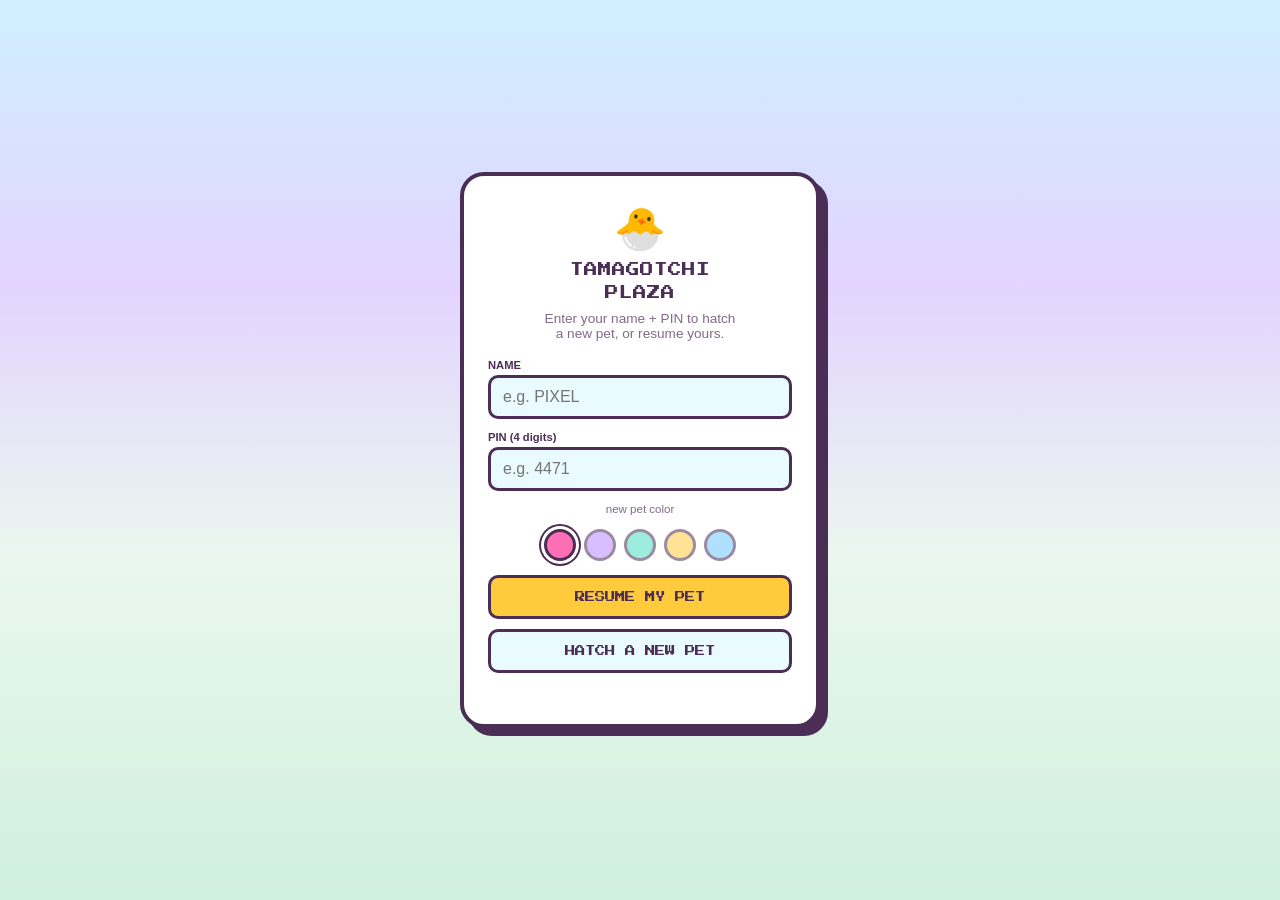
==== commit d71a8034: "changes" ====
--- a/dont-laugh.html
+++ b/dont-laugh.html
@@ -3,60 +3,25 @@
 <head>
 <meta charset="UTF-8">
 <meta name="viewport" content="width=device-width, initial-scale=1">
-<title>Don't Laugh</title>
+<title>Clubhouse — Tamagotchi Plaza</title>
+<link rel="stylesheet" href="css/pet-tokens.css">
 <style>
   :root {
-    --ink: #231942;
-    --p1: #2ec4ff;
-    --p2: #ff4d6d;
-    --yellow: #ffe14d;
-    --green: #3ddc84;
-    --purple: #7b5cff;
-    --white: #fff;
-    --night: #1a1036;
-    --pink: #ff3ea5;
-    --cyan: #28e0ff;
+    --p1: #6FC8FF;
+    --p2: var(--accent);
   }
   * { box-sizing: border-box; margin: 0; padding: 0; }
   html, body { height: 100%; }
   body {
-    font-family: "Arial Rounded MT Bold", "Trebuchet MS", system-ui, sans-serif;
+    font-family: var(--font-shell);
     color: var(--ink);
-    background:
-      radial-gradient(ellipse at 50% 115%, rgba(255,62,165,.55) 0%, transparent 55%),
-      radial-gradient(ellipse at 50% -25%, #5b2bd6 0%, transparent 65%),
-      var(--night);
+    background: linear-gradient(180deg, var(--shell-blue) 0%, var(--shell-lavender) 32%, #EAF7EE 62%, #CFF0DC 100%);
     overflow: hidden;
     user-select: none;
   }
-  /* ---------- game-show stage background ---------- */
+  /* ---------- background flourish (party emoji drifting up) ---------- */
   .bg { position: fixed; inset: 0; z-index: 0; pointer-events: none; overflow: hidden; }
-  .bg::before { /* twinkly dots */
-    content: ''; position: absolute; inset: 0; opacity: .35;
-    background-image: radial-gradient(rgba(255,255,255,.7) 1px, transparent 1.6px);
-    background-size: 46px 46px; animation: twinkle 3s ease-in-out infinite alternate;
-  }
-  @keyframes twinkle { from { opacity: .15; } to { opacity: .4; } }
-  .beam { /* sweeping spotlights */
-    position: absolute; bottom: -8vh; width: 36vw; height: 125vh; transform-origin: 50% 100%;
-    clip-path: polygon(46% 100%, 54% 100%, 100% 0, 0 0); filter: blur(3px); mix-blend-mode: screen;
-  }
-  .beam.b1 { left: -6vw; background: linear-gradient(to top, rgba(40,224,255,.45), transparent 85%); animation: sweep 7s ease-in-out infinite alternate; }
-  .beam.b2 { right: -6vw; background: linear-gradient(to top, rgba(255,62,165,.45), transparent 85%); animation: sweep 8s ease-in-out infinite alternate-reverse; }
-  .beam.b3 { left: 32vw; background: linear-gradient(to top, rgba(255,225,77,.3), transparent 85%); animation: sweep 11s ease-in-out infinite alternate; }
-  @keyframes sweep { from { transform: rotate(-28deg); } to { transform: rotate(28deg); } }
-  .floor { /* retro neon grid floor */
-    position: absolute; left: -30%; right: -30%; bottom: -4vh; height: 34vh;
-    background:
-      repeating-linear-gradient(90deg, rgba(255,62,165,.45) 0 2px, transparent 2px 70px),
-      repeating-linear-gradient(0deg, rgba(255,62,165,.45) 0 2px, transparent 2px 50px);
-    transform: perspective(300px) rotateX(60deg); transform-origin: bottom;
-    mask-image: linear-gradient(to top, #000 10%, transparent 90%);
-    -webkit-mask-image: linear-gradient(to top, #000 10%, transparent 90%);
-    animation: floorMove 2s linear infinite;
-  }
-  @keyframes floorMove { to { background-position: 0 0, 0 50px; } }
-  .floaty { position: absolute; bottom: -80px; opacity: .22; animation: floatUp linear infinite; }
+  .floaty { position: absolute; bottom: -80px; opacity: .35; animation: floatUp linear infinite; }
   @keyframes floatUp { to { transform: translateY(-125vh) rotate(360deg); } }
 
   #app { position: relative; z-index: 1; height: 100%; }
@@ -73,73 +38,68 @@
   .screen.active { display: flex; }
 
   h1.logo {
-    font-size: clamp(56px, 10vw, 140px); line-height: 1; color: var(--white); text-align: center;
-    text-shadow: 0 7px 0 var(--pink), 0 0 40px rgba(255,62,165,.7);
-    -webkit-text-stroke: 3px var(--ink);
+    font-family: var(--font-screen); font-size: clamp(28px, 6vw, 64px); line-height: 1.6; color: var(--ink); text-align: center;
+    text-shadow: 2px 2px 0 rgba(255,255,255,.6);
     animation: wobble 2.4s ease-in-out infinite;
   }
   @keyframes wobble { 0%,100% { transform: rotate(-3deg) scale(1); } 50% { transform: rotate(3deg) scale(1.05); } }
 
-  .tagline { font-size: clamp(22px, 3vw, 36px); color: var(--white); margin: 18px 0 28px; text-shadow: 0 0 20px rgba(40,224,255,.8); text-align: center; }
+  .tagline { font-size: clamp(18px, 2.4vw, 26px); color: var(--ink); opacity: .8; margin: 18px 0 28px; text-align: center; }
 
   .card {
-    background: var(--white); border: 5px solid var(--ink); border-radius: 28px;
-    box-shadow: 0 10px 0 var(--pink), 0 0 50px rgba(255,62,165,.35); padding: 24px 32px; max-width: 760px; width: 100%;
-  }
-  .rules { font-size: 22px; line-height: 1.6; text-align: center; }
-  .rules b.p1 { color: #0a8fd0; } .rules b.p2 { color: #e0304f; }
+    background: var(--cream); border: 4px solid var(--ink); border-radius: 24px;
+    box-shadow: 6px 6px 0 var(--ink); padding: 24px 32px; max-width: 760px; width: 100%;
+  }
+  .rules { font-size: 20px; line-height: 1.6; text-align: center; }
+  .rules b.p1 { color: var(--p1); } .rules b.p2 { color: var(--p2); }
 
   .btn {
-    font: inherit; font-size: 30px; cursor: pointer; color: var(--ink);
-    background: var(--yellow); border: 5px solid var(--ink); border-radius: 22px;
-    padding: 16px 40px; box-shadow: 0 8px 0 var(--ink);
+    font: inherit; font-family: var(--font-screen); font-size: 18px; cursor: pointer; color: var(--ink);
+    background: var(--gold); border: 4px solid var(--ink); border-radius: 16px;
+    padding: 16px 32px; box-shadow: 0 6px 0 var(--ink);
     transition: transform .08s, box-shadow .08s;
   }
-  .btn:hover { transform: translateY(-2px) rotate(-1deg); }
+  .btn:hover { transform: translateY(-2px); }
   .btn:active { transform: translateY(6px); box-shadow: 0 2px 0 var(--ink); }
-  .btn.big { font-size: 40px; padding: 20px 56px; animation: pulse 1.2s ease-in-out infinite; }
-  .btn.small { font-size: 20px; padding: 10px 20px; box-shadow: 0 5px 0 var(--ink); border-width: 4px; }
-  .btn.green { background: var(--green); }
-  .btn.white { background: var(--white); }
+  .btn.big { font-size: 22px; padding: 20px 40px; animation: pulse 1.2s ease-in-out infinite; }
+  .btn.small { font-size: 13px; padding: 10px 16px; box-shadow: 0 4px 0 var(--ink); border-width: 3px; }
+  .btn.green { background: var(--px-mint); }
+  .btn.white { background: white; }
   @keyframes pulse { 0%,100% { transform: scale(1); } 50% { transform: scale(1.06); } }
 
-  .privacy { margin-top: 22px; font-size: 15px; color: var(--white); background: rgba(255,255,255,.1); border: 1px solid rgba(255,255,255,.25); padding: 8px 16px; border-radius: 999px; text-align: center; }
+  .privacy { margin-top: 22px; font-size: 13px; color: var(--ink); opacity: .75; background: rgba(74,46,85,.08); border: 1px solid rgba(74,46,85,.2); padding: 8px 16px; border-radius: 999px; text-align: center; }
 
   /* ---------- GAME SCREEN ---------- */
   #game { justify-content: space-between; padding: 14px 24px 8px; gap: 10px; }
   .topbar { width: 100%; max-width: 1100px; display: flex; flex-direction: column; align-items: center; gap: 10px; }
   .roundLabel {
-    background: linear-gradient(90deg, var(--pink), var(--purple)); color: var(--white);
-    border: 4px solid var(--white); border-radius: 999px; padding: 6px 26px; font-size: 20px; letter-spacing: 1px;
-    box-shadow: 0 0 24px rgba(255,62,165,.7); white-space: nowrap; text-align: center;
+    font-family: var(--font-screen); background: linear-gradient(90deg, var(--accent), var(--px-purple)); color: white;
+    border: 3px solid var(--ink); border-radius: 999px; padding: 8px 20px; font-size: 12px; letter-spacing: 1px;
+    white-space: nowrap; text-align: center;
   }
   .challengeBox {
-    width: 100%; background: var(--white); border: 5px solid var(--ink); border-radius: 24px;
-    box-shadow: 0 7px 0 var(--yellow), 0 0 40px rgba(255,225,77,.35);
-    padding: 8px 22px; font-size: clamp(18px, 2vw, 25px); display: flex; align-items: center; gap: 14px; min-height: 72px;
-  }
-  .challengeBox .emoji { font-size: 46px; animation: bounce .8s ease-in-out infinite alternate; }
+    width: 100%; background: white; border: 4px solid var(--ink); border-radius: 20px;
+    box-shadow: 0 6px 0 var(--gold);
+    padding: 8px 22px; font-size: clamp(16px, 1.8vw, 22px); display: flex; align-items: center; gap: 14px; min-height: 72px;
+  }
+  .challengeBox .emoji { font-size: 40px; animation: bounce .8s ease-in-out infinite alternate; }
 
   .stage { width: 100%; max-width: 1400px; display: flex; align-items: center; justify-content: center; gap: 34px; flex: 1; min-height: 0; }
 
-  /* camera boxes = TV screens inside a ring of flashing marquee bulbs */
+  /* camera boxes = TV screens inside a rounded pastel frame */
   .frame {
     --c: var(--p1);
-    position: relative; height: min(56vh, 34vw * 9 / 8); aspect-ratio: 8 / 9; border-radius: 36px;
+    position: relative; height: min(56vh, 34vw * 9 / 8); aspect-ratio: 8 / 9; border-radius: 30px;
     background-color: var(--c);
-    background-image: radial-gradient(circle, #fff8c9 0 4px, transparent 5px);
-    background-size: 24px 24px;
-    box-shadow: 0 0 0 5px var(--ink), 0 0 45px var(--c);
-    animation: bulbs .7s steps(1) infinite;
+    box-shadow: 0 0 0 4px var(--ink);
     transition: transform .3s, background-color .3s, box-shadow .3s;
   }
-  @keyframes bulbs { 50% { background-position: 12px 12px; } }
   .frame.p2 { --c: var(--p2); }
-  .frame.found { --c: var(--green); }  /* camera check: someone is sitting in this box */
+  .frame.found { --c: var(--px-mint); }  /* camera check: someone is sitting in this box */
   .frame.defender { transform: scale(1.04); }
   .tv {
-    position: absolute; inset: 16px; border-radius: 24px; overflow: hidden; background: #111;
-    border: 5px solid var(--ink);
+    position: absolute; inset: 14px; border-radius: 18px; overflow: hidden; background: #111;
+    border: 4px solid var(--ink);
   }
   .tv::after { /* glassy screen glare */
     content: ''; position: absolute; inset: 0; z-index: 2; pointer-events: none;
@@ -149,31 +109,31 @@
   .frame.p1 .camInner { left: 0; }
   .frame.p2 .camInner { left: -100%; }
   .camInner video { width: 100%; height: 100%; object-fit: cover; transform: scaleX(-1); display: block; }
-  .noCam { position: absolute; inset: 0; display: none; align-items: center; justify-content: center; font-size: 120px; background: #2a2150; }
+  .noCam { position: absolute; inset: 0; display: none; align-items: center; justify-content: center; font-size: 120px; background: var(--ink); }
   .frame.nocam .noCam { display: flex; }
 
   .tag {
-    position: absolute; top: -20px; left: 50%; transform: translateX(-50%) rotate(-3deg); z-index: 5;
-    font-size: 20px; padding: 6px 16px; border-radius: 999px; border: 4px solid var(--ink);
-    background: var(--yellow); white-space: nowrap; box-shadow: 0 4px 0 var(--ink);
-  }
-  .tag.defend { background: var(--white); }
-  .tag.found { background: var(--green); }
+    position: absolute; top: -18px; left: 50%; transform: translateX(-50%) rotate(-3deg); z-index: 5;
+    font-family: var(--font-screen); font-size: 11px; padding: 8px 14px; border-radius: 999px; border: 3px solid var(--ink);
+    background: var(--gold); white-space: nowrap; box-shadow: 0 3px 0 var(--ink);
+  }
+  .tag.defend { background: white; }
+  .tag.found { background: var(--px-mint); }
   .nameplate {
     position: absolute; bottom: 0; left: 0; right: 0; z-index: 3; display: flex; justify-content: space-between; align-items: center;
-    padding: 8px 14px; font-size: 22px; color: var(--white);
-    background: linear-gradient(to top, rgba(26,16,54,.95), rgba(26,16,54,.6));
-  }
-  .chip { background: var(--c); color: var(--ink); border: 3px solid var(--ink); border-radius: 999px; padding: 2px 12px; font-size: 20px; }
+    padding: 8px 14px; font-size: 18px; color: white;
+    background: linear-gradient(to top, rgba(74,46,85,.95), rgba(74,46,85,.5));
+  }
+  .chip { background: var(--c); color: var(--ink); border: 3px solid var(--ink); border-radius: 999px; padding: 2px 12px; font-size: 16px; }
 
   .caught {
     position: absolute; inset: 0; z-index: 4; display: none; flex-direction: column; align-items: center; justify-content: center;
-    background: rgba(255, 225, 77, .35); pointer-events: none; overflow: hidden;
+    background: rgba(255, 216, 115, .4); pointer-events: none; overflow: hidden;
   }
   .caught.show { display: flex; }
   .caught .emojis { font-size: 70px; animation: bounce .3s ease-in-out infinite alternate; }
   .caught .txt {
-    font-size: 48px; color: var(--white); -webkit-text-stroke: 2px var(--ink); text-shadow: 0 5px 0 var(--ink);
+    font-family: var(--font-screen); font-size: 22px; color: white; text-shadow: 0 3px 0 var(--ink);
     animation: stamp .35s cubic-bezier(.2,1.8,.4,1);
   }
   @keyframes bounce { from { transform: translateY(0) rotate(-6deg); } to { transform: translateY(-14px) rotate(6deg); } }
@@ -184,70 +144,70 @@
   /* middle column: round clock + buttons */
   .center { display: flex; flex-direction: column; align-items: center; gap: 14px; width: 250px; text-align: center; }
   .clock {
-    --pct: 1; --ring: var(--yellow);
+    --pct: 1; --ring: var(--gold);
     position: relative; width: 190px; height: 190px; border-radius: 50%; display: grid; place-items: center;
-    background: conic-gradient(var(--ring) calc(var(--pct) * 360deg), rgba(255,255,255,.12) 0);
-    box-shadow: 0 0 0 6px var(--ink), 0 0 45px rgba(255,225,77,.5);
-  }
-  .clock::before { content: ''; position: absolute; inset: 16px; border-radius: 50%; background: var(--night); border: 4px solid var(--ink); }
-  .clock.danger { --ring: var(--p2); box-shadow: 0 0 0 6px var(--ink), 0 0 60px rgba(255,77,109,.8); }
+    background: conic-gradient(var(--ring) calc(var(--pct) * 360deg), rgba(74,46,85,.12) 0);
+    box-shadow: 0 0 0 5px var(--ink);
+  }
+  .clock::before { content: ''; position: absolute; inset: 16px; border-radius: 50%; background: var(--ink); border: 3px solid var(--ink); }
+  .clock.danger { --ring: var(--p2); }
   .timer {
-    position: relative; font-size: 84px; line-height: 1; color: var(--white);
-    -webkit-text-stroke: 3px var(--ink); text-shadow: 0 5px 0 var(--pink);
+    position: relative; font-family: var(--font-screen); font-size: 48px; line-height: 1; color: white;
+    text-shadow: 0 3px 0 var(--accent);
   }
   .timer.tick { animation: tick .35s ease-out; }
-  .timer.danger { color: var(--p2); }
+  .timer.danger { color: var(--gold); }
   @keyframes tick { from { transform: scale(1.4); } to { transform: scale(1); } }
-  .centerMsg { font-size: 24px; color: var(--white); text-shadow: 0 0 16px var(--pink); animation: pulse 1s infinite; }
+  .centerMsg { font-size: 18px; color: var(--ink); animation: pulse 1s infinite; }
   .controls { display: flex; flex-direction: column; gap: 12px; width: 100%; }
-  .controls .btn { font-size: 22px; padding: 12px 14px; }
-  .controls .btn.green { font-size: 26px; animation: pulse 1.2s ease-in-out infinite; }
+  .controls .btn { font-size: 14px; padding: 12px 14px; }
+  .controls .btn.green { font-size: 16px; animation: pulse 1.2s ease-in-out infinite; }
 
   /* laugh-o-meter */
   .bottombar { width: 100%; max-width: 1100px; }
   .meterWrap {
-    display: flex; align-items: center; gap: 14px; background: var(--white); border: 5px solid var(--ink);
-    border-radius: 28px; padding: 8px 20px; box-shadow: 0 6px 0 var(--cyan), 0 0 35px rgba(40,224,255,.4);
-  }
-  .meterFace { font-size: 44px; }
+    display: flex; align-items: center; gap: 14px; background: white; border: 4px solid var(--ink);
+    border-radius: 22px; padding: 8px 20px; box-shadow: 0 6px 0 var(--px-mint);
+  }
+  .meterFace { font-size: 40px; }
   .meterMid { flex: 1; }
-  .meterTitle { display: flex; justify-content: space-between; font-size: 17px; margin-bottom: 5px; }
-  .meter { position: relative; height: 28px; border-radius: 999px; border: 4px solid var(--ink); overflow: hidden;
-    background: linear-gradient(90deg, #3ddc84, #ffe14d 55%, #ff4d6d); }
+  .meterTitle { display: flex; justify-content: space-between; font-size: 15px; margin-bottom: 5px; }
+  .meter { position: relative; height: 24px; border-radius: 999px; border: 3px solid var(--ink); overflow: hidden;
+    background: linear-gradient(90deg, var(--px-mint), var(--gold) 55%, var(--px-pink)); }
   .meterCover { position: absolute; top: 0; bottom: 0; right: 0; background: #eee; transition: width .05s linear; }
-  .meterLine { position: absolute; top: -4px; bottom: -4px; width: 4px; background: var(--ink); }
-  .subMeters { display: flex; gap: 14px; font-size: 13px; margin-top: 5px; opacity: .75; align-items: center; }
+  .meterLine { position: absolute; top: -3px; bottom: -3px; width: 3px; background: var(--ink); }
+  .subMeters { display: flex; gap: 14px; font-size: 12px; margin-top: 5px; opacity: .75; align-items: center; }
   .subMeters span.bar { display: inline-block; width: 70px; height: 8px; background: #ddd; border-radius: 4px; overflow: hidden; vertical-align: middle; }
-  .subMeters span.bar i { display: block; height: 100%; width: 0; background: var(--purple); }
+  .subMeters span.bar i { display: block; height: 100%; width: 0; background: var(--px-purple); }
   .subMeters label { margin-left: auto; display: flex; align-items: center; gap: 6px; }
-  .footnote { font-size: 12px; color: var(--white); opacity: .7; text-align: center; }
+  .footnote { font-size: 11px; color: var(--ink); opacity: .65; text-align: center; }
 
   /* ---------- OVERLAYS ---------- */
   .overlay {
     position: fixed; inset: 0; z-index: 20; display: none; flex-direction: column; align-items: center; justify-content: center;
-    background: rgba(35,25,66,.55); backdrop-filter: blur(3px); padding: 24px; text-align: center;
+    background: rgba(74,46,85,.4); backdrop-filter: blur(3px); padding: 24px; text-align: center;
   }
   .overlay.show { display: flex; }
   .overlay .card { animation: popIn .4s cubic-bezier(.2,1.6,.4,1); }
   @keyframes popIn { from { transform: scale(.4) rotate(-8deg); opacity: 0; } to { transform: scale(1) rotate(0); opacity: 1; } }
-  .ovTitle { font-size: clamp(48px, 8vw, 96px); color: var(--white); -webkit-text-stroke: 3px var(--ink); text-shadow: 0 6px 0 var(--pink), 0 0 30px rgba(255,62,165,.6); margin-bottom: 18px; }
+  .ovTitle { font-family: var(--font-screen); font-size: clamp(20px, 4vw, 36px); line-height: 1.6; color: var(--ink); text-shadow: 2px 2px 0 rgba(255,255,255,.6); margin-bottom: 18px; }
   .roles { display: flex; gap: 16px; justify-content: center; margin: 10px 0 18px; flex-wrap: wrap; }
-  .role { font-size: 24px; padding: 10px 18px; border-radius: 16px; border: 4px solid var(--ink); color: var(--white); }
-  .role.p1 { background: #0a8fd0; } .role.p2 { background: #e0304f; }
-  .bigChallenge { font-size: clamp(22px, 2.6vw, 32px); line-height: 1.35; margin: 6px 0 20px; }
-  .bigChallenge .emoji { display: block; font-size: 90px; margin-bottom: 6px; animation: bounce .6s ease-in-out infinite alternate; }
+  .role { font-size: 18px; padding: 10px 18px; border-radius: 16px; border: 3px solid var(--ink); color: white; }
+  .role.p1 { background: var(--p1); } .role.p2 { background: var(--p2); }
+  .bigChallenge { font-size: clamp(18px, 2vw, 24px); line-height: 1.35; margin: 6px 0 20px; }
+  .bigChallenge .emoji { display: block; font-size: 70px; margin-bottom: 6px; animation: bounce .6s ease-in-out infinite alternate; }
   .btnRow { display: flex; gap: 16px; justify-content: center; flex-wrap: wrap; }
 
   .countNum {
-    font-size: 40vh; line-height: 1; color: var(--yellow); -webkit-text-stroke: 8px var(--ink); text-shadow: 0 14px 0 var(--ink);
+    font-family: var(--font-screen); font-size: 20vh; line-height: 1; color: var(--gold); text-shadow: 4px 4px 0 var(--ink);
     animation: countPop .9s ease-out;
   }
   @keyframes countPop { 0% { transform: scale(2.4); opacity: 0; } 30% { transform: scale(1); opacity: 1; } 100% { transform: scale(.85); opacity: .9; } }
 
   #hahaBanner {
     position: fixed; left: 50%; top: 40%; z-index: 30; pointer-events: none; display: none;
-    font-size: clamp(48px, 8vw, 110px); white-space: nowrap; color: var(--yellow);
-    -webkit-text-stroke: 4px var(--ink); text-shadow: 0 10px 0 var(--ink);
+    font-family: var(--font-screen); font-size: clamp(20px, 4vw, 40px); white-space: nowrap; color: var(--gold);
+    text-shadow: 3px 3px 0 var(--ink);
   }
   #hahaBanner.show { display: block; animation: haha 1.8s cubic-bezier(.2,1.6,.4,1) forwards; }
   @keyframes haha {
@@ -259,28 +219,25 @@
 
   /* ---------- RESULTS ---------- */
   .results { display: flex; gap: 28px; margin: 10px 0 24px; flex-wrap: wrap; justify-content: center; }
-  .resCard { background: var(--white); border: 5px solid var(--ink); border-radius: 24px; box-shadow: 0 8px 0 var(--ink), 0 0 40px rgba(255,255,255,.25); padding: 20px 36px; text-align: center; min-width: 260px; animation: popIn .5s cubic-bezier(.2,1.6,.4,1) both; }
-  .resCard.p1 { border-top: 16px solid var(--p1); }
-  .resCard.p2 { border-top: 16px solid var(--p2); animation-delay: .2s; }
-  .resCard h3 { font-size: 30px; }
-  .resCard .num { font-size: 80px; line-height: 1.1; }
-  .resCard .crown { font-size: 50px; height: 56px; }
-  .verdict { font-size: clamp(24px, 3vw, 40px); max-width: 900px; margin-bottom: 26px; text-align: center; color: var(--white); -webkit-text-stroke: 1.5px var(--ink); text-shadow: 0 4px 0 var(--pink), 0 0 24px rgba(255,62,165,.6); animation: popIn .6s .5s both; }
-
-  .countSub { font-size: clamp(28px, 4vw, 48px); color: var(--white); -webkit-text-stroke: 1.5px var(--ink); text-shadow: 0 4px 0 var(--pink); margin-top: 10px; }
-  .listening { font-weight: bold; color: #7b2cbf; }
+  .resCard { background: white; border: 4px solid var(--ink); border-radius: 20px; box-shadow: 6px 6px 0 var(--ink); padding: 20px 36px; text-align: center; min-width: 260px; animation: popIn .5s cubic-bezier(.2,1.6,.4,1) both; }
+  .resCard.p1 { border-top: 12px solid var(--p1); }
+  .resCard.p2 { border-top: 12px solid var(--p2); animation-delay: .2s; }
+  .resCard h3 { font-size: 20px; }
+  .resCard .num { font-size: 60px; line-height: 1.1; }
+  .resCard .crown { font-size: 40px; height: 46px; }
+  .verdict { font-size: clamp(16px, 2vw, 24px); max-width: 900px; margin-bottom: 26px; text-align: center; color: var(--ink); animation: popIn .6s .5s both; }
+
+  .countSub { font-size: clamp(16px, 2.4vw, 26px); color: var(--ink); margin-top: 10px; }
+  .listening { font-weight: bold; color: var(--px-purple); }
   #debug {
     position: fixed; left: 10px; bottom: 10px; z-index: 40; width: 380px; padding: 10px 12px; border-radius: 12px;
     background: rgba(0,0,0,.85); color: #9f9; font: 13px/1.5 Menlo, monospace; white-space: pre-wrap;
   }
-  .error { color: #ff9db5; font-size: 18px; margin-top: 12px; line-height: 1.5; }
+  .error { color: #C0335B; font-size: 15px; margin-top: 12px; line-height: 1.5; }
 </style>
 </head>
 <body>
-<div class="bg" id="bg">
-  <div class="beam b1"></div><div class="beam b2"></div><div class="beam b3"></div>
-  <div class="floor"></div>
-</div>
+<div class="bg" id="bg"></div>
 <div id="app">
 
   <!-- START -->
@@ -293,7 +250,10 @@
       <p>🔄 Then swap roles. 30 seconds each!</p>
       <p style="font-size:17px;margin-top:10px;opacity:.75">Sit side by side in front of the camera — Player 1 on the LEFT, Player 2 on the RIGHT.</p>
     </div>
-    <div style="margin-top:30px"><button class="btn big" id="startBtn">🎮 START GAME</button></div>
+    <div style="margin-top:30px;display:flex;gap:12px;flex-wrap:wrap;justify-content:center">
+      <button class="btn big" id="startBtn">👥 2 PLAYERS</button>
+      <button class="btn big white" id="startBtnBot">🤖 VS BOT</button>
+    </div>
     <p class="error" id="startError"></p>
     <p class="privacy">🔒 Camera &amp; microphone are used only for this game and are not recorded or uploaded.</p>
   </section>
@@ -329,9 +289,9 @@
         <div class="tag" id="tag1" style="display:none"></div>
         <div class="tv">
           <div class="camInner"><video autoplay playsinline muted></video></div>
-          <div class="noCam">🙂</div>
+          <div class="noCam" id="noCam1">🙂</div>
           <div class="caught" id="caught1"><div class="emojis">😂😂😂</div><div class="txt">CAUGHT YOU!</div></div>
-          <div class="nameplate"><span>PLAYER 2</span><span class="chip" id="score1">😂 0</span></div>
+          <div class="nameplate"><span id="name1">PLAYER 2</span><span class="chip" id="score1">😂 0</span></div>
         </div>
       </div>
     </div>
@@ -359,13 +319,17 @@
 
   <!-- RESULTS -->
   <section class="screen" id="results">
-    <div class="ovTitle">🏆 WHO WON?</div>
+    <div class="ovTitle" id="resultsTitle">🏆 WHO WON?</div>
     <div class="results">
       <div class="resCard p1"><div class="crown" id="crown0"></div><h3>PLAYER 1</h3><div class="num" id="res0">0</div><div>😂 Laughs detected</div></div>
-      <div class="resCard p2"><div class="crown" id="crown1"></div><h3>PLAYER 2</h3><div class="num" id="res1">0</div><div>😂 Laughs detected</div></div>
+      <div class="resCard p2" id="resCard1"><div class="crown" id="crown1"></div><h3 id="resName1">PLAYER 2</h3><div class="num" id="res1">0</div><div>😂 Laughs detected</div></div>
     </div>
     <div class="verdict" id="verdict"></div>
-    <button class="btn big" id="againBtn">🔁 PLAY AGAIN</button>
+    <div id="results-points" style="font-family:var(--font-screen);font-size:14px;color:var(--accent);margin-bottom:14px;"></div>
+    <div style="display:flex;gap:12px;flex-wrap:wrap;justify-content:center;">
+      <button class="btn big" id="againBtn">🔁 PLAY AGAIN</button>
+      <button class="btn big white" id="plazaBtn">🏙️ PLAZA</button>
+    </div>
     <p class="privacy">📴 Camera &amp; microphone are now switched off.</p>
   </section>
 </div>
@@ -402,7 +366,13 @@
 <div id="debug" style="display:none"></div>
 <div id="hahaBanner">😂 LAUGH DETECTED!</div>
 
+<script src="js/pet-save.js"></script>
+<script src="js/vendor/howler.min.js"></script>
 <script>
+// ── Active pet — this location never runs without a save loaded via the Plaza ──
+var activeKey = sessionStorage.getItem("active-pet-key");
+if (!activeKey || !PetSave.load(activeKey)) { location.href = "index.html"; }
+
 // ------------------------------------------------------------
 // Challenges
 // ------------------------------------------------------------
@@ -451,6 +421,12 @@
 const $ = id => document.getElementById(id);
 const videos = [...document.querySelectorAll('.frame video')];
 
+// mode: '2p' = two humans, swap roles each round | 'bot' = solo human always
+// defends, the bot always performs (cycling the same challenge deck) — no
+// role swap since there's nothing for the bot to "defend"
+let mode = '2p';
+const HUMAN = 0, BOT = 1;
+
 let deck = [];
 let state = {
   phase: 'start', // start | setup | intro | countdown | playing | between | results
@@ -535,11 +511,25 @@
   g.gain.setValueAtTime(vol, t); g.gain.exponentialRampToValueAtTime(0.001, t + dur);
   o.connect(g).connect(audioCtx.destination); o.start(t); o.stop(t + dur + 0.02);
 }
+// real sample for the one highest-value moment (getting caught laughing) —
+// CC0 (Kenney "Interface Sounds"), see js/vendor-licenses/kenney-interface-sounds.LICENSE.txt.
+// Falls back to the synthesized beep() below if Howler didn't load.
+let laughHowl = null;
+function playLaughSample(fallbackFn) {
+  if (typeof Howl === 'undefined') { fallbackFn(); return; }
+  if (!laughHowl) {
+    // html5:true avoids Howler's default Web Audio + XHR decode path, which
+    // file:// blocks with a CORS error
+    laughHowl = new Howl({ src: ['sounds/laugh.wav'], volume: 0.6, html5: true });
+    laughHowl.once('loaderror', fallbackFn);
+  }
+  laughHowl.play();
+}
 const sfx = {
   tick: () => beep(660, 0.08),
   go: () => { beep(880, 0.1); beep(1320, 0.25, 'square', 0.12, 0.1); },
   time: () => { beep(440, 0.2, 'sawtooth', 0.12); beep(330, 0.2, 'sawtooth', 0.12, 0.2); beep(220, 0.5, 'sawtooth', 0.12, 0.4); },
-  laugh: () => { [0, .12, .24].forEach((w, i) => beep(900 - i * 150, 0.1, 'triangle', 0.18, w, 500 - i * 80)); beep(200, 0.4, 'sine', 0.2, 0.4, 900); },
+  laugh: () => playLaughSample(() => { [0, .12, .24].forEach((w, i) => beep(900 - i * 150, 0.1, 'triangle', 0.18, w, 500 - i * 80)); beep(200, 0.4, 'sine', 0.2, 0.4, 900); }),
   fanfare: () => [523, 659, 784, 1047].forEach((f, i) => beep(f, i === 3 ? 0.5 : 0.15, 'square', 0.1, i * 0.15)),
 };
 
@@ -882,6 +872,7 @@
 }
 
 function setFound(p, found) {
+  if (mode === 'bot' && p === BOT) return; // the bot's box is set up once and left alone
   const frame = $('frame' + p), tag = $('tag' + p);
   frame.classList.toggle('found', found);
   tag.classList.toggle('found', found);
@@ -894,7 +885,7 @@
 function listeningText(now) {
   if (ai.status === 'loading') return '⏳ Loading the laugh listener…';
   if (state.phase === 'playing' && now - (det.performerLaughAt || -1e9) < 1500)
-    return `🎭 That was PLAYER ${performer() + 1} (the performer) laughing — doesn't count!`;
+    return mode === 'bot' ? `🎭 That was the BOT's line — doesn't count!` : `🎭 That was PLAYER ${performer() + 1} (the performer) laughing — doesn't count!`;
   if (now - det.lastHeard < 1500) return '😂 That sounded like a laugh!';
   if (det.laughSound > 0.3) return '🤔 Was that a laugh…?';
   return state.phase === 'setup' ? '🎤 Chuckle or laugh to test it!' : '🎤 Listening for laughter…';
@@ -1001,40 +992,65 @@
 // ------------------------------------------------------------
 function setControls(html) { $('controls').innerHTML = html; }
 
-$('startBtn').onclick = async () => {
+async function beginGame(selectedMode, btn) {
+  mode = selectedMode;
   $('startError').textContent = '';
   if (!navigator.mediaDevices?.getUserMedia) {
     $('startError').innerHTML = 'This browser can\'t access the camera here. Open the page via <b>http://localhost</b> in Chrome, Safari or Firefox.';
     return;
   }
-  $('startBtn').textContent = '📸 Asking for camera & mic…';
+  const label = btn.textContent;
+  btn.textContent = '📸 Asking for camera & mic…';
   try {
     await startMedia();
     loadLaughAI();                   // loads in the background
     if (hasVideo) loadFaceTracker(); // loads in the background
   } catch (e) {
-    $('startBtn').textContent = '🎮 START GAME';
+    btn.textContent = label;
     $('startError').innerHTML = e.name === 'NotAllowedError'
       ? '🙈 Camera/microphone permission was blocked. Click the camera icon in the address bar, choose <b>Allow</b>, then press START again.'
       : '😬 Couldn\'t start the camera/microphone: ' + e.message;
     return;
   }
-  $('startBtn').textContent = '🎮 START GAME';
-  state.round = 0; state.laughs = [0, 0]; state.usedThisGame = []; state.firstPerformer = 0;
+  btn.textContent = label;
+  state.round = 0; state.laughs = [0, 0]; state.usedThisGame = [];
+  state.firstPerformer = mode === 'bot' ? BOT : 0;
   [0, 1].forEach(p => { $('score' + p).textContent = '😂 0'; });
+
+  // the bot's box is set dressing, not a camera crop — set it once and leave it
+  $('frame1').classList.toggle('bot-slot', mode === 'bot');
+  if (mode === 'bot') {
+    $('noCam1').textContent = '🤖';
+    $('name1').textContent = 'BOT';
+    $('frame1').classList.add('nocam', 'found');
+    $('tag1').textContent = '🤖 BOT';
+  } else {
+    $('noCam1').textContent = '🙂';
+    $('name1').textContent = 'PLAYER 2';
+    $('frame1').classList.remove('found'); // startMedia() sets/clears 'nocam' itself based on hasVideo
+  }
+
   enterSetup();
-};
+}
+
+$('startBtn').onclick = () => beginGame('2p', $('startBtn'));
+$('startBtnBot').onclick = () => beginGame('bot', $('startBtnBot'));
 
 function enterSetup() {
   state.phase = 'setup';
   show('game');
   $('roundLabel').textContent = '📸 CAMERA CHECK';
-  $('challengeBox').innerHTML = hasVideo
-    ? '<span class="emoji">👋</span><span>Sit side by side: <b>Player 1 on the LEFT</b>, <b>Player 2 on the RIGHT</b>. Make sure you each fit in your box!</span>'
-    : '<span class="emoji">🎤</span><span>No camera found — playing with the <b>microphone only</b>. That still works!</span>';
+  if (mode === 'bot') {
+    $('challengeBox').innerHTML = '<span class="emoji">🤖</span><span>Sit facing the camera — the <b>bot</b> is going to try to make you laugh. Keep a straight face!</span>';
+  } else {
+    $('challengeBox').innerHTML = hasVideo
+      ? '<span class="emoji">👋</span><span>Sit side by side: <b>Player 1 on the LEFT</b>, <b>Player 2 on the RIGHT</b>. Make sure you each fit in your box!</span>'
+      : '<span class="emoji">🎤</span><span>No camera found — playing with the <b>microphone only</b>. That still works!</span>';
+  }
   $('timer').textContent = ROUND_SECS; $('timer').className = 'timer'; setClock(1, false);
   $('centerMsg').style.visibility = 'hidden';
   [0, 1].forEach(p => {
+    if (mode === 'bot' && p === BOT) return; // left in its permanent "🤖 BOT" state from beginGame
     $('tag' + p).style.display = hasVideo ? '' : 'none';
     $('tag' + p).className = 'tag defend';
     $('frame' + p).classList.remove('defender');
@@ -1054,12 +1070,14 @@
     state.challenge = drawChallenge();
     state.usedThisGame.push(state.challenge);
   }
-  // swapping only makes sense before the first round
-  $('swapBtn').style.display = state.round === 0 ? '' : 'none';
-  $('introTitle').textContent = 'ROUND ' + (state.round + 1);
-  $('introRoles').innerHTML = `
-    <div class="role p${perf + 1}">🎭 PLAYER ${perf + 1} performs</div>
-    <div class="role p${def + 1}">🤐 PLAYER ${def + 1} keeps a straight face</div>`;
+  // swapping roles only makes sense with two humans, and only before round 1
+  $('swapBtn').style.display = (mode === '2p' && state.round === 0) ? '' : 'none';
+  $('introTitle').textContent = mode === 'bot' ? 'GET READY' : 'ROUND ' + (state.round + 1);
+  $('introRoles').innerHTML = mode === 'bot'
+    ? `<div class="role p2">🤖 THE BOT performs</div>
+       <div class="role p1">🤐 YOU keep a straight face</div>`
+    : `<div class="role p${perf + 1}">🎭 PLAYER ${perf + 1} performs</div>
+       <div class="role p${def + 1}">🤐 PLAYER ${def + 1} keeps a straight face</div>`;
   renderIntroChallenge();
 
   // roles on the camera frames
@@ -1070,7 +1088,7 @@
     tag.className = 'tag' + (p === perf ? '' : ' defend');
     $('frame' + p).classList.toggle('defender', p === def);
   });
-  $('roundLabel').innerHTML = `ROUND ${state.round + 1} · 🎭 P${perf + 1} vs 🤐 P${def + 1}`;
+  $('roundLabel').innerHTML = mode === 'bot' ? '🎭 BOT vs 🤐 YOU' : `ROUND ${state.round + 1} · 🎭 P${perf + 1} vs 🤐 P${def + 1}`;
   $('challengeBox').innerHTML = `<span class="emoji">${state.challenge[0]}</span><span>${state.challenge[1]}</span>`;
   $('meterWho').textContent = '🎤 Listening for laughter…';
   $('timer').textContent = ROUND_SECS; $('timer').className = 'timer'; setClock(1, false);
@@ -1079,7 +1097,8 @@
 }
 
 function renderIntroChallenge() {
-  $('introChallenge').innerHTML = `<span class="emoji">${state.challenge[0]}</span>PLAYER ${performer() + 1}, your challenge:<br><b>“${state.challenge[1]}”</b>`;
+  const who = mode === 'bot' ? '🤖 BOT' : `PLAYER ${performer() + 1}`;
+  $('introChallenge').innerHTML = `<span class="emoji">${state.challenge[0]}</span>${who}, your challenge:<br><b>“${state.challenge[1]}”</b>`;
   $('challengeBox').innerHTML = `<span class="emoji">${state.challenge[0]}</span><span>${state.challenge[1]}</span>`;
 }
 
@@ -1106,7 +1125,7 @@
 $('goBtn').onclick = () => {
   overlay('ovIntro', false);
   state.phase = 'countdown';
-  $('countSub').textContent = `😐 PLAYER ${defender() + 1}: DON'T LAUGH!`;
+  $('countSub').textContent = mode === 'bot' ? `😐 DON'T LAUGH!` : `😐 PLAYER ${defender() + 1}: DON'T LAUGH!`;
   const seq = ['3', '2', '1', 'GO!'];
   overlay('ovCount', true);
   seq.forEach((txt, i) => setTimeout(() => {
@@ -1127,7 +1146,7 @@
   $('centerMsg').style.visibility = 'visible';
   $('centerMsg').textContent = '😂 MAKE THEM LAUGH!';
   setControls(`
-    <button class="btn small white" id="manualBtn">😂 They laughed! (L)</button>
+    <button class="btn small white" id="manualBtn">${mode === 'bot' ? '😂 I laughed! (L)' : '😂 They laughed! (L)'}</button>
     <button class="btn small white" id="abortBtn">⬅️ Back (redo round)</button>`);
   $('manualBtn').onclick = laughDetected;
   $('abortBtn').onclick = () => {
@@ -1172,7 +1191,7 @@
 
   setTimeout(() => {
     t.style.fontSize = '';
-    if (state.round === 0) {
+    if (mode === '2p' && state.round === 0) {
       showSwitch();
     } else {
       showResults();
@@ -1205,24 +1224,63 @@
   sfx.fanfare();
   stopMedia(); // camera + mic OFF as soon as the game ends
   const [a, b] = state.laughs;
-  $('res0').textContent = a; $('res1').textContent = b;
-  $('crown0').textContent = a < b ? '👑' : a > b ? '🤡' : '🤝';
-  $('crown1').textContent = b < a ? '👑' : b > a ? '🤡' : '🤝';
-
-  let v;
-  if (a === 0 && b === 0) v = '😐 NOBODY LAUGHED. ARE YOU TWO EVEN HUMAN?';
-  else if (a === b && a >= 4) v = '🤣 THIS WAS A DISASTER. IT\'S A DRAW OF PURE CHAOS.';
-  else if (a === b) v = '💀 BOTH OF YOU FAILED. EVERYONE WAS LAUGHING.';
-  else {
-    const winner = a < b ? 1 : 2, loser = a < b ? 2 : 1, winScore = Math.min(a, b);
-    v = winScore === 0
-      ? `😐 PLAYER ${winner} HAS NO SOUL. THEY DIDN'T LAUGH ONCE.<br>😂 PLAYER ${loser} IS THE EASIEST PERSON TO MAKE LAUGH.`
-      : `🏆 PLAYER ${winner} WINS!<br>😂 PLAYER ${loser} IS THE EASIEST PERSON TO MAKE LAUGH.`;
-    if (a + b >= 8) v += '<br>🤣 HONESTLY, THIS WAS A DISASTER.';
-  }
-  $('verdict').innerHTML = v;
+  let won;
+
+  if (mode === 'bot') {
+    won = a === 0;
+    $('resultsTitle').textContent = '🤖 BOT RESULT';
+    $('resCard1').style.display = 'none';
+    $('res0').textContent = a;
+    $('crown0').textContent = won ? '🏆' : '🤡';
+    $('verdict').innerHTML = won
+      ? '😐 YOU DIDN\'T LAUGH ONCE. YOU BEAT THE BOT!'
+      : `😂 THE BOT GOT YOU ${a} TIME${a === 1 ? '' : 'S'}!`;
+  } else {
+    won = Math.min(a, b) === 0; // someone kept a straight face the whole time
+    $('resultsTitle').textContent = '🏆 WHO WON?';
+    $('resCard1').style.display = '';
+    $('res0').textContent = a; $('res1').textContent = b;
+    $('crown0').textContent = a < b ? '👑' : a > b ? '🤡' : '🤝';
+    $('crown1').textContent = b < a ? '👑' : b > a ? '🤡' : '🤝';
+
+    let v;
+    if (a === 0 && b === 0) v = '😐 NOBODY LAUGHED. ARE YOU TWO EVEN HUMAN?';
+    else if (a === b && a >= 4) v = '🤣 THIS WAS A DISASTER. IT\'S A DRAW OF PURE CHAOS.';
+    else if (a === b) v = '💀 BOTH OF YOU FAILED. EVERYONE WAS LAUGHING.';
+    else {
+      const winner = a < b ? 1 : 2, loser = a < b ? 2 : 1, winScore = Math.min(a, b);
+      v = winScore === 0
+        ? `😐 PLAYER ${winner} HAS NO SOUL. THEY DIDN'T LAUGH ONCE.<br>😂 PLAYER ${loser} IS THE EASIEST PERSON TO MAKE LAUGH.`
+        : `🏆 PLAYER ${winner} WINS!<br>😂 PLAYER ${loser} IS THE EASIEST PERSON TO MAKE LAUGH.`;
+      if (a + b >= 8) v += '<br>🤣 HONESTLY, THIS WAS A DISASTER.';
+    }
+    $('verdict').innerHTML = v;
+  }
+
+  state.lastResult = { played: true, mode, laughs: state.laughs, won };
+
+  // pay into the shared persistent pet — every mode/outcome nets something,
+  // matching this project's no-fail philosophy; a clean win nets the most
+  let points, careDelta, reason;
+  if (mode === 'bot') {
+    points = won ? 25 : 12;
+    careDelta = won ? 1 : 0.4;
+    reason = won ? 'beat the bot' : `bot got you ${a} time${a === 1 ? '' : 's'}`;
+  } else {
+    points = 20;
+    careDelta = 0.6;
+    reason = 'played Don\'t Laugh with a friend';
+  }
+  PetSave.awardPoints(activeKey, points, { location: 'clubhouse', reason, careDelta });
+  sessionStorage.setItem('pet-plaza-flash', JSON.stringify({ location: 'clubhouse', points, note: reason }));
+  $('results-points').textContent = '+' + points + ' pts for your pet';
+
   show('results');
 }
+
+$('plazaBtn').onclick = () => {
+  location.href = 'index.html';
+};
 
 $('againBtn').onclick = () => {
   show('start');
--- a/css/pet-tokens.css
+++ b/css/pet-tokens.css
@@ -0,0 +1,28 @@
+@font-face {
+  font-family: "Press Start 2P";
+  src: url("../fonts/PressStart2P-Regular.ttf") format("truetype");
+  font-display: swap;
+}
+
+:root {
+  /* shell palette — the plastic toy body, outside the screen */
+  --shell-pink: #FFD6E8;
+  --shell-lavender: #E3D4FF;
+  --shell-blue: #CFEFFF;
+  --cream: #FFF8F2;
+  --accent: #FF5FA2;
+  --gold: #FFD873;
+  --ink: #4A2E55;
+
+  /* screen / pixel palette — punchier, matches real color-LCD sprites */
+  --screen-bg: #EAFBFF;
+  --px-pink: #FF6FB5;
+  --px-gold: #FFCB3D;
+  --px-purple: #B98AFF;
+  --px-mint: #4DE0C4;
+  --px-outline: #4A2E55;
+  --px-white: #FFFFFF;
+
+  --font-shell: "Baloo 2", "Trebuchet MS", "Comic Sans MS", cursive, sans-serif;
+  --font-screen: "Press Start 2P", monospace;
+}
